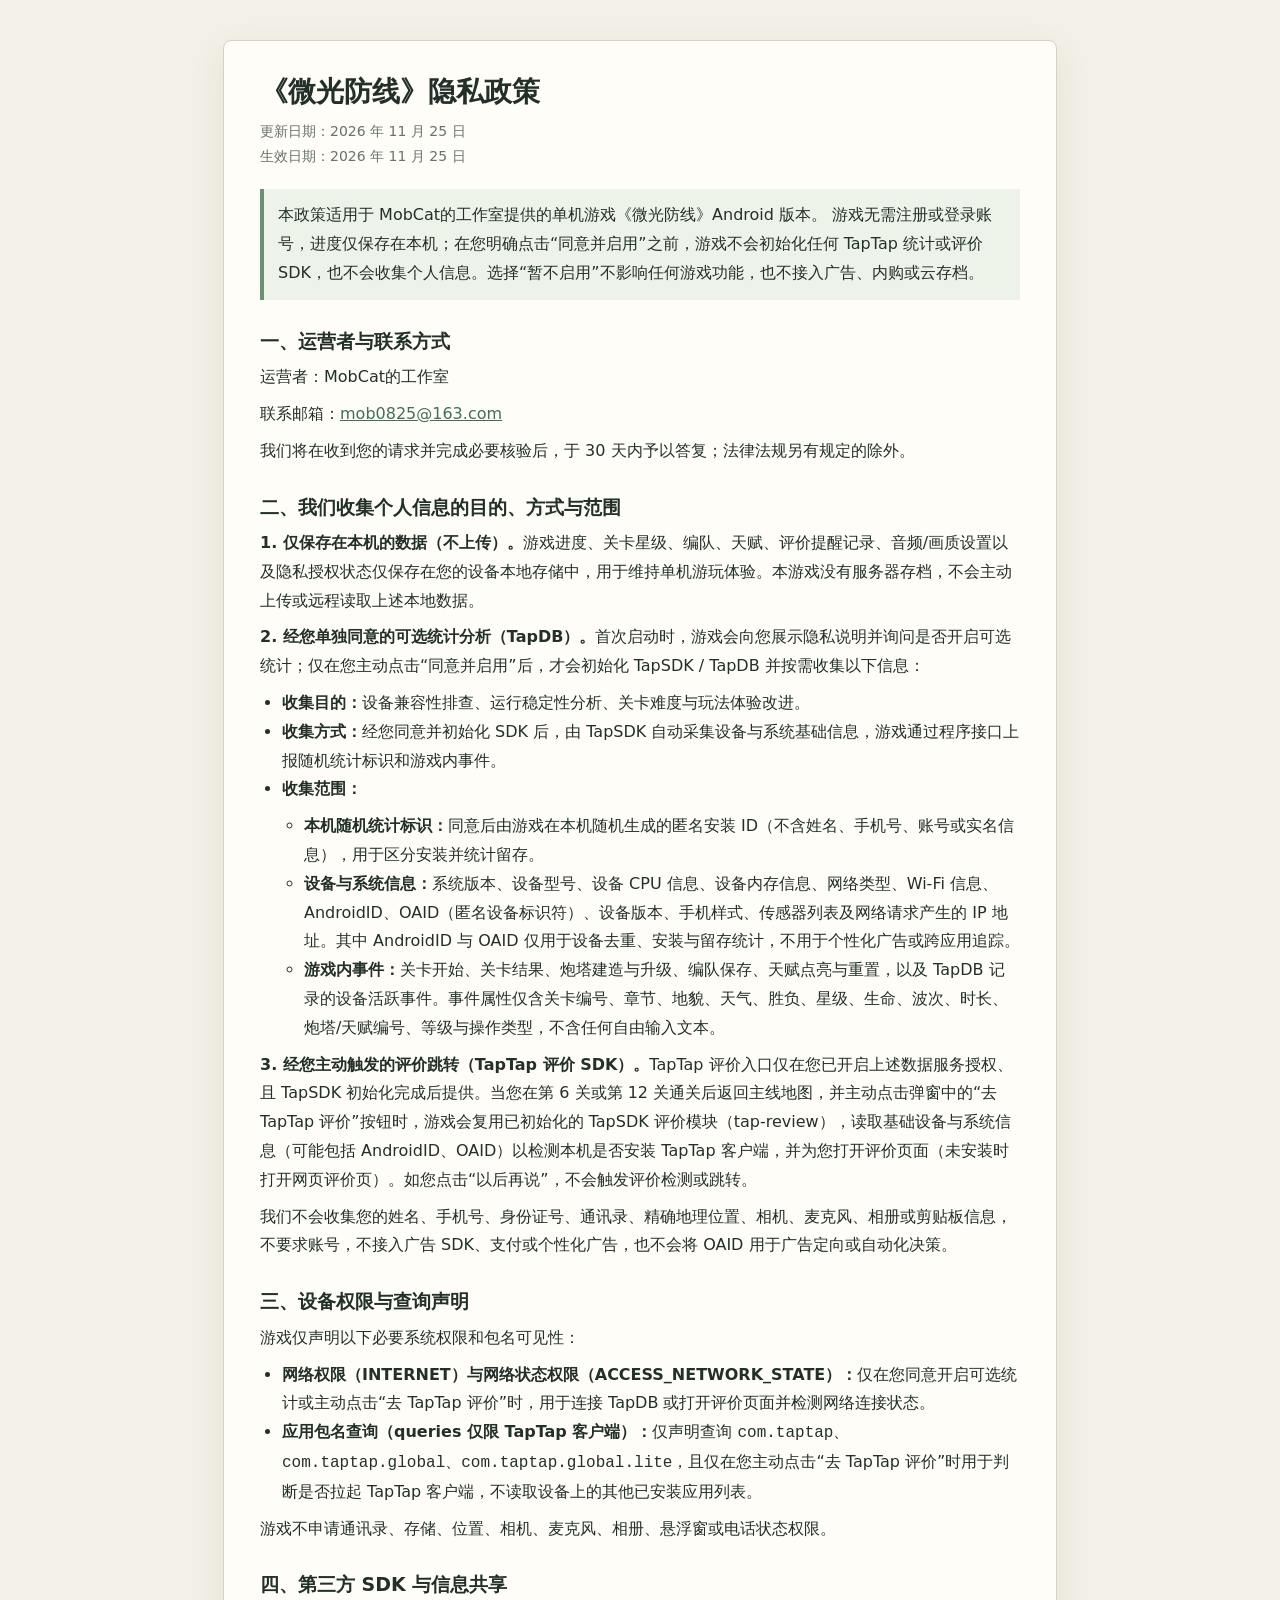
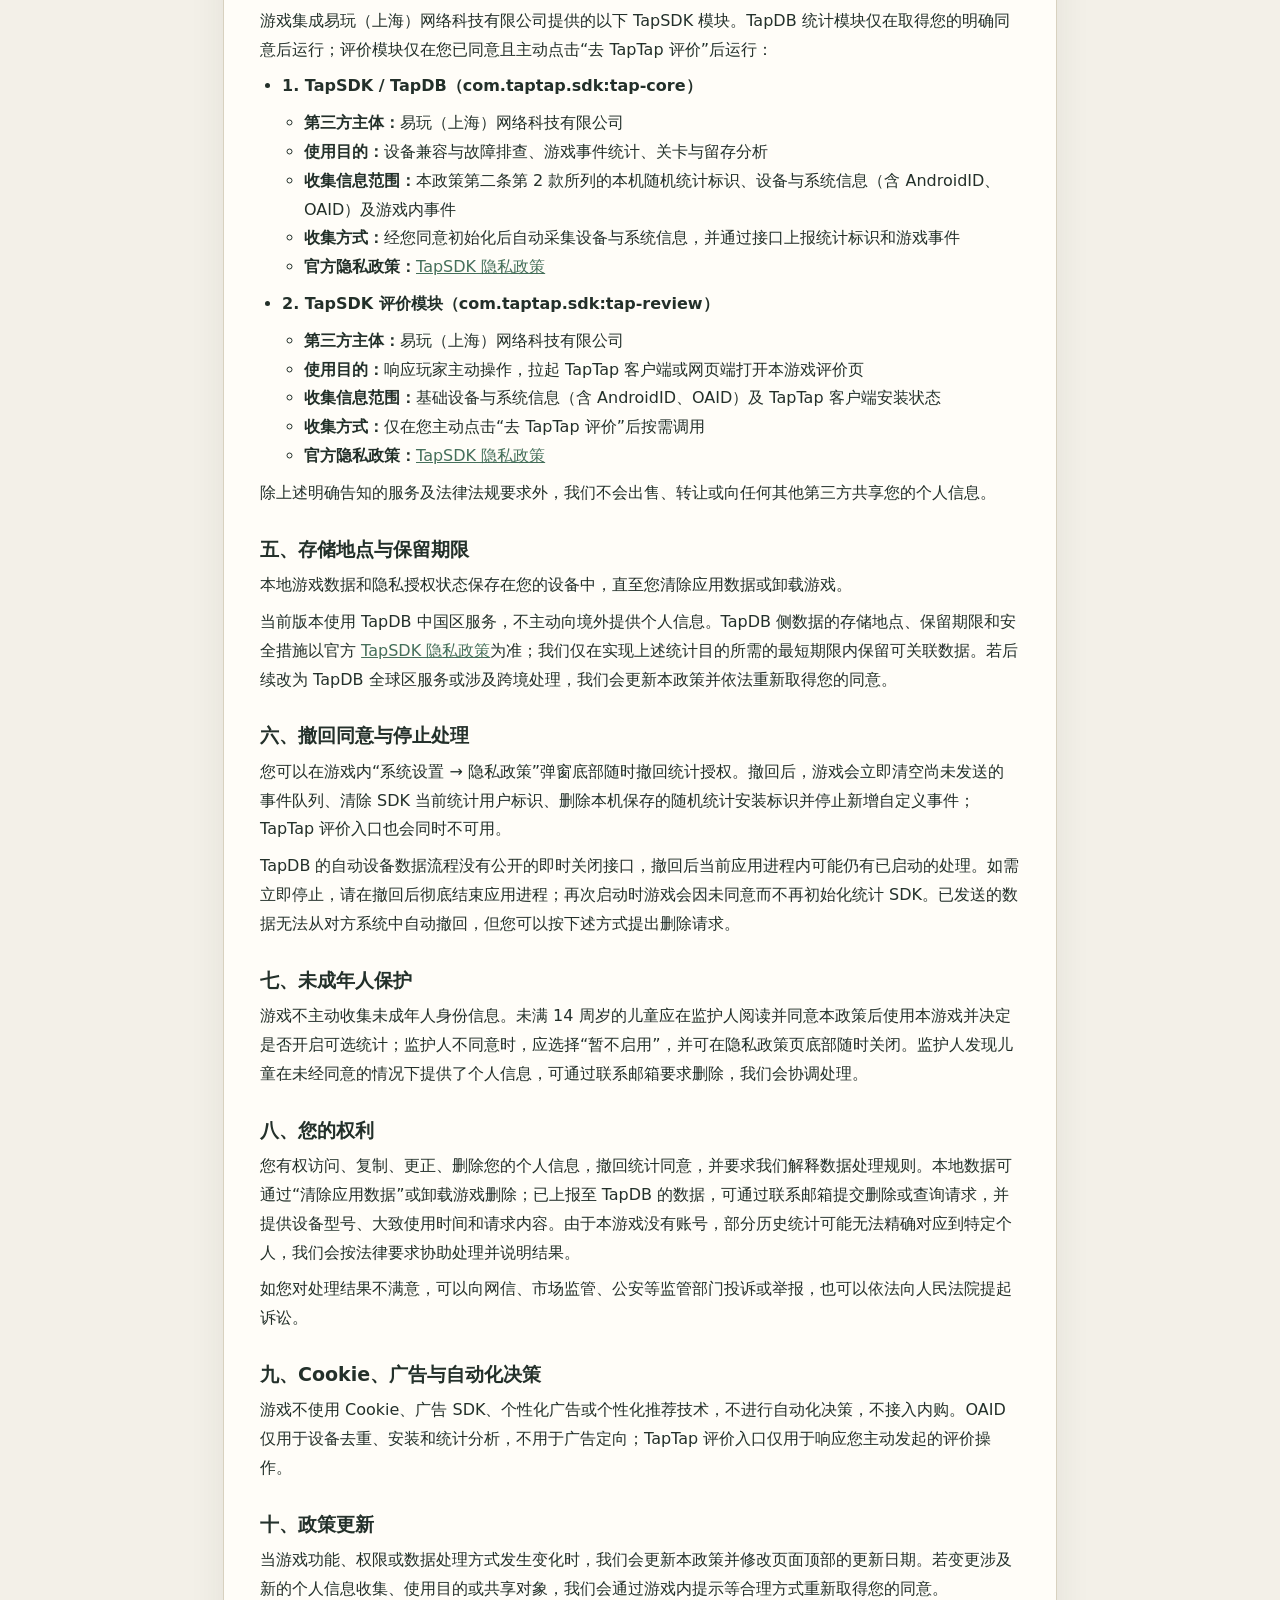
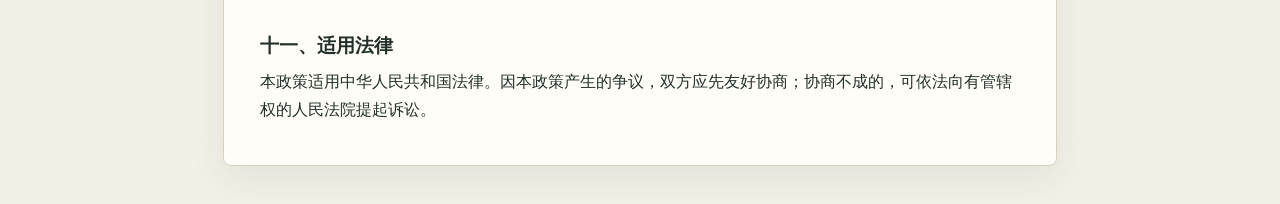
==== privacy-policy.html @ dcfd7cd8 "Deploy Glimmer Defense static official website" ====
<!doctype html>
<html lang="zh-CN">
  <head>
    <meta charset="utf-8" />
    <meta name="viewport" content="width=device-width,initial-scale=1" />
    <title>《微光防线》隐私政策</title>
    <style>
      :root { color-scheme: light; }
      body {
        margin: 0;
        background: #f3f0e8;
        color: #23302a;
        font: 16px/1.8 "PingFang SC", "Microsoft YaHei", system-ui, sans-serif;
      }
      main {
        width: min(760px, calc(100% - 40px));
        margin: 40px auto;
        padding: 32px 36px;
        background: #fffdf8;
        border: 1px solid #d8d1bf;
        border-radius: 8px;
        box-shadow: 0 12px 36px #23302a14;
      }
      h1 { margin: 0 0 8px; font-size: 28px; line-height: 1.35; }
      h2 { margin: 28px 0 8px; font-size: 19px; line-height: 1.45; }
      p, ul { margin: 8px 0; }
      ul { padding-left: 22px; }
      .meta { color: #67736c; font-size: 14px; }
      .note {
        margin: 20px 0;
        padding: 12px 14px;
        background: #eef3ea;
        border-left: 4px solid #6f8f72;
      }
      a { color: #456f5a; }
      @media (max-width: 560px) {
        main { margin: 16px auto; padding: 22px 18px; width: calc(100% - 24px); }
        h1 { font-size: 23px; }
      }
    </style>
  </head>
  <body>
    <main>
      <h1>《微光防线》隐私政策</h1>
      <p class="meta">更新日期：2026 年 11 月 25 日<br />生效日期：2026 年 11 月 25 日</p>

      <div class="note">
        本政策适用于 MobCat的工作室提供的单机游戏《微光防线》Android 版本。
        游戏无需注册或登录账号，进度仅保存在本机；在您明确点击“同意并启用”之前，游戏不会初始化任何 TapTap 统计或评价 SDK，也不会收集个人信息。选择“暂不启用”不影响任何游戏功能，也不接入广告、内购或云存档。
      </div>

      <h2>一、运营者与联系方式</h2>
      <p>运营者：MobCat的工作室</p>
      <p>联系邮箱：<a href="mailto:mob0825@163.com">mob0825@163.com</a></p>
      <p>我们将在收到您的请求并完成必要核验后，于 30 天内予以答复；法律法规另有规定的除外。</p>

      <h2>二、我们收集个人信息的目的、方式与范围</h2>
      <p><strong>1. 仅保存在本机的数据（不上传）。</strong>游戏进度、关卡星级、编队、天赋、评价提醒记录、音频/画质设置以及隐私授权状态仅保存在您的设备本地存储中，用于维持单机游玩体验。本游戏没有服务器存档，不会主动上传或远程读取上述本地数据。</p>
      <p><strong>2. 经您单独同意的可选统计分析（TapDB）。</strong>首次启动时，游戏会向您展示隐私说明并询问是否开启可选统计；仅在您主动点击“同意并启用”后，才会初始化 TapSDK / TapDB 并按需收集以下信息：</p>
      <ul>
        <li><strong>收集目的：</strong>设备兼容性排查、运行稳定性分析、关卡难度与玩法体验改进。</li>
        <li><strong>收集方式：</strong>经您同意并初始化 SDK 后，由 TapSDK 自动采集设备与系统基础信息，游戏通过程序接口上报随机统计标识和游戏内事件。</li>
        <li><strong>收集范围：</strong>
          <ul>
            <li><strong>本机随机统计标识：</strong>同意后由游戏在本机随机生成的匿名安装 ID（不含姓名、手机号、账号或实名信息），用于区分安装并统计留存。</li>
            <li><strong>设备与系统信息：</strong>系统版本、设备型号、设备 CPU 信息、设备内存信息、网络类型、Wi-Fi 信息、AndroidID、OAID（匿名设备标识符）、设备版本、手机样式、传感器列表及网络请求产生的 IP 地址。其中 AndroidID 与 OAID 仅用于设备去重、安装与留存统计，不用于个性化广告或跨应用追踪。</li>
            <li><strong>游戏内事件：</strong>关卡开始、关卡结果、炮塔建造与升级、编队保存、天赋点亮与重置，以及 TapDB 记录的设备活跃事件。事件属性仅含关卡编号、章节、地貌、天气、胜负、星级、生命、波次、时长、炮塔/天赋编号、等级与操作类型，不含任何自由输入文本。</li>
          </ul>
        </li>
      </ul>
      <p><strong>3. 经您主动触发的评价跳转（TapTap 评价 SDK）。</strong>TapTap 评价入口仅在您已开启上述数据服务授权、且 TapSDK 初始化完成后提供。当您在第 6 关或第 12 关通关后返回主线地图，并主动点击弹窗中的“去 TapTap 评价”按钮时，游戏会复用已初始化的 TapSDK 评价模块（tap-review），读取基础设备与系统信息（可能包括 AndroidID、OAID）以检测本机是否安装 TapTap 客户端，并为您打开评价页面（未安装时打开网页评价页）。如您点击“以后再说”，不会触发评价检测或跳转。</p>
      <p>我们不会收集您的姓名、手机号、身份证号、通讯录、精确地理位置、相机、麦克风、相册或剪贴板信息，不要求账号，不接入广告 SDK、支付或个性化广告，也不会将 OAID 用于广告定向或自动化决策。</p>

      <h2>三、设备权限与查询声明</h2>
      <p>游戏仅声明以下必要系统权限和包名可见性：</p>
      <ul>
        <li><strong>网络权限（INTERNET）与网络状态权限（ACCESS_NETWORK_STATE）：</strong>仅在您同意开启可选统计或主动点击“去 TapTap 评价”时，用于连接 TapDB 或打开评价页面并检测网络连接状态。</li>
        <li><strong>应用包名查询（queries 仅限 TapTap 客户端）：</strong>仅声明查询 <code>com.taptap</code>、<code>com.taptap.global</code>、<code>com.taptap.global.lite</code>，且仅在您主动点击“去 TapTap 评价”时用于判断是否拉起 TapTap 客户端，不读取设备上的其他已安装应用列表。</li>
      </ul>
      <p>游戏不申请通讯录、存储、位置、相机、麦克风、相册、悬浮窗或电话状态权限。</p>

      <h2>四、第三方 SDK 与信息共享</h2>
      <p>游戏集成易玩（上海）网络科技有限公司提供的以下 TapSDK 模块。TapDB 统计模块仅在取得您的明确同意后运行；评价模块仅在您已同意且主动点击“去 TapTap 评价”后运行：</p>
      <ul>
        <li><strong>1. TapSDK / TapDB（com.taptap.sdk:tap-core）</strong>
          <ul>
            <li><strong>第三方主体：</strong>易玩（上海）网络科技有限公司</li>
            <li><strong>使用目的：</strong>设备兼容与故障排查、游戏事件统计、关卡与留存分析</li>
            <li><strong>收集信息范围：</strong>本政策第二条第 2 款所列的本机随机统计标识、设备与系统信息（含 AndroidID、OAID）及游戏内事件</li>
            <li><strong>收集方式：</strong>经您同意初始化后自动采集设备与系统信息，并通过接口上报统计标识和游戏事件</li>
            <li><strong>官方隐私政策：</strong><a href="https://developer.taptap.cn/docs/sdk/start/agreement/" target="_blank" rel="noopener noreferrer">TapSDK 隐私政策</a></li>
          </ul>
        </li>
        <li><strong>2. TapSDK 评价模块（com.taptap.sdk:tap-review）</strong>
          <ul>
            <li><strong>第三方主体：</strong>易玩（上海）网络科技有限公司</li>
            <li><strong>使用目的：</strong>响应玩家主动操作，拉起 TapTap 客户端或网页端打开本游戏评价页</li>
            <li><strong>收集信息范围：</strong>基础设备与系统信息（含 AndroidID、OAID）及 TapTap 客户端安装状态</li>
            <li><strong>收集方式：</strong>仅在您主动点击“去 TapTap 评价”后按需调用</li>
            <li><strong>官方隐私政策：</strong><a href="https://developer.taptap.cn/docs/sdk/start/agreement/" target="_blank" rel="noopener noreferrer">TapSDK 隐私政策</a></li>
          </ul>
        </li>
      </ul>
      <p>除上述明确告知的服务及法律法规要求外，我们不会出售、转让或向任何其他第三方共享您的个人信息。</p>

      <h2>五、存储地点与保留期限</h2>
      <p>本地游戏数据和隐私授权状态保存在您的设备中，直至您清除应用数据或卸载游戏。</p>
      <p>当前版本使用 TapDB 中国区服务，不主动向境外提供个人信息。TapDB 侧数据的存储地点、保留期限和安全措施以官方 <a href="https://developer.taptap.cn/docs/sdk/start/agreement/" target="_blank" rel="noopener noreferrer">TapSDK 隐私政策</a>为准；我们仅在实现上述统计目的所需的最短期限内保留可关联数据。若后续改为 TapDB 全球区服务或涉及跨境处理，我们会更新本政策并依法重新取得您的同意。</p>

      <h2>六、撤回同意与停止处理</h2>
      <p>您可以在游戏内“系统设置 → 隐私政策”弹窗底部随时撤回统计授权。撤回后，游戏会立即清空尚未发送的事件队列、清除 SDK 当前统计用户标识、删除本机保存的随机统计安装标识并停止新增自定义事件；TapTap 评价入口也会同时不可用。</p>
      <p>TapDB 的自动设备数据流程没有公开的即时关闭接口，撤回后当前应用进程内可能仍有已启动的处理。如需立即停止，请在撤回后彻底结束应用进程；再次启动时游戏会因未同意而不再初始化统计 SDK。已发送的数据无法从对方系统中自动撤回，但您可以按下述方式提出删除请求。</p>

      <h2>七、未成年人保护</h2>
      <p>游戏不主动收集未成年人身份信息。未满 14 周岁的儿童应在监护人阅读并同意本政策后使用本游戏并决定是否开启可选统计；监护人不同意时，应选择“暂不启用”，并可在隐私政策页底部随时关闭。监护人发现儿童在未经同意的情况下提供了个人信息，可通过联系邮箱要求删除，我们会协调处理。</p>

      <h2>八、您的权利</h2>
      <p>您有权访问、复制、更正、删除您的个人信息，撤回统计同意，并要求我们解释数据处理规则。本地数据可通过“清除应用数据”或卸载游戏删除；已上报至 TapDB 的数据，可通过联系邮箱提交删除或查询请求，并提供设备型号、大致使用时间和请求内容。由于本游戏没有账号，部分历史统计可能无法精确对应到特定个人，我们会按法律要求协助处理并说明结果。</p>
      <p>如您对处理结果不满意，可以向网信、市场监管、公安等监管部门投诉或举报，也可以依法向人民法院提起诉讼。</p>

      <h2>九、Cookie、广告与自动化决策</h2>
      <p>游戏不使用 Cookie、广告 SDK、个性化广告或个性化推荐技术，不进行自动化决策，不接入内购。OAID 仅用于设备去重、安装和统计分析，不用于广告定向；TapTap 评价入口仅用于响应您主动发起的评价操作。</p>

      <h2>十、政策更新</h2>
      <p>当游戏功能、权限或数据处理方式发生变化时，我们会更新本政策并修改页面顶部的更新日期。若变更涉及新的个人信息收集、使用目的或共享对象，我们会通过游戏内提示等合理方式重新取得您的同意。</p>

      <h2>十一、适用法律</h2>
      <p>本政策适用中华人民共和国法律。因本政策产生的争议，双方应先友好协商；协商不成的，可依法向有管辖权的人民法院提起诉讼。</p>
    </main>
  </body>
</html>
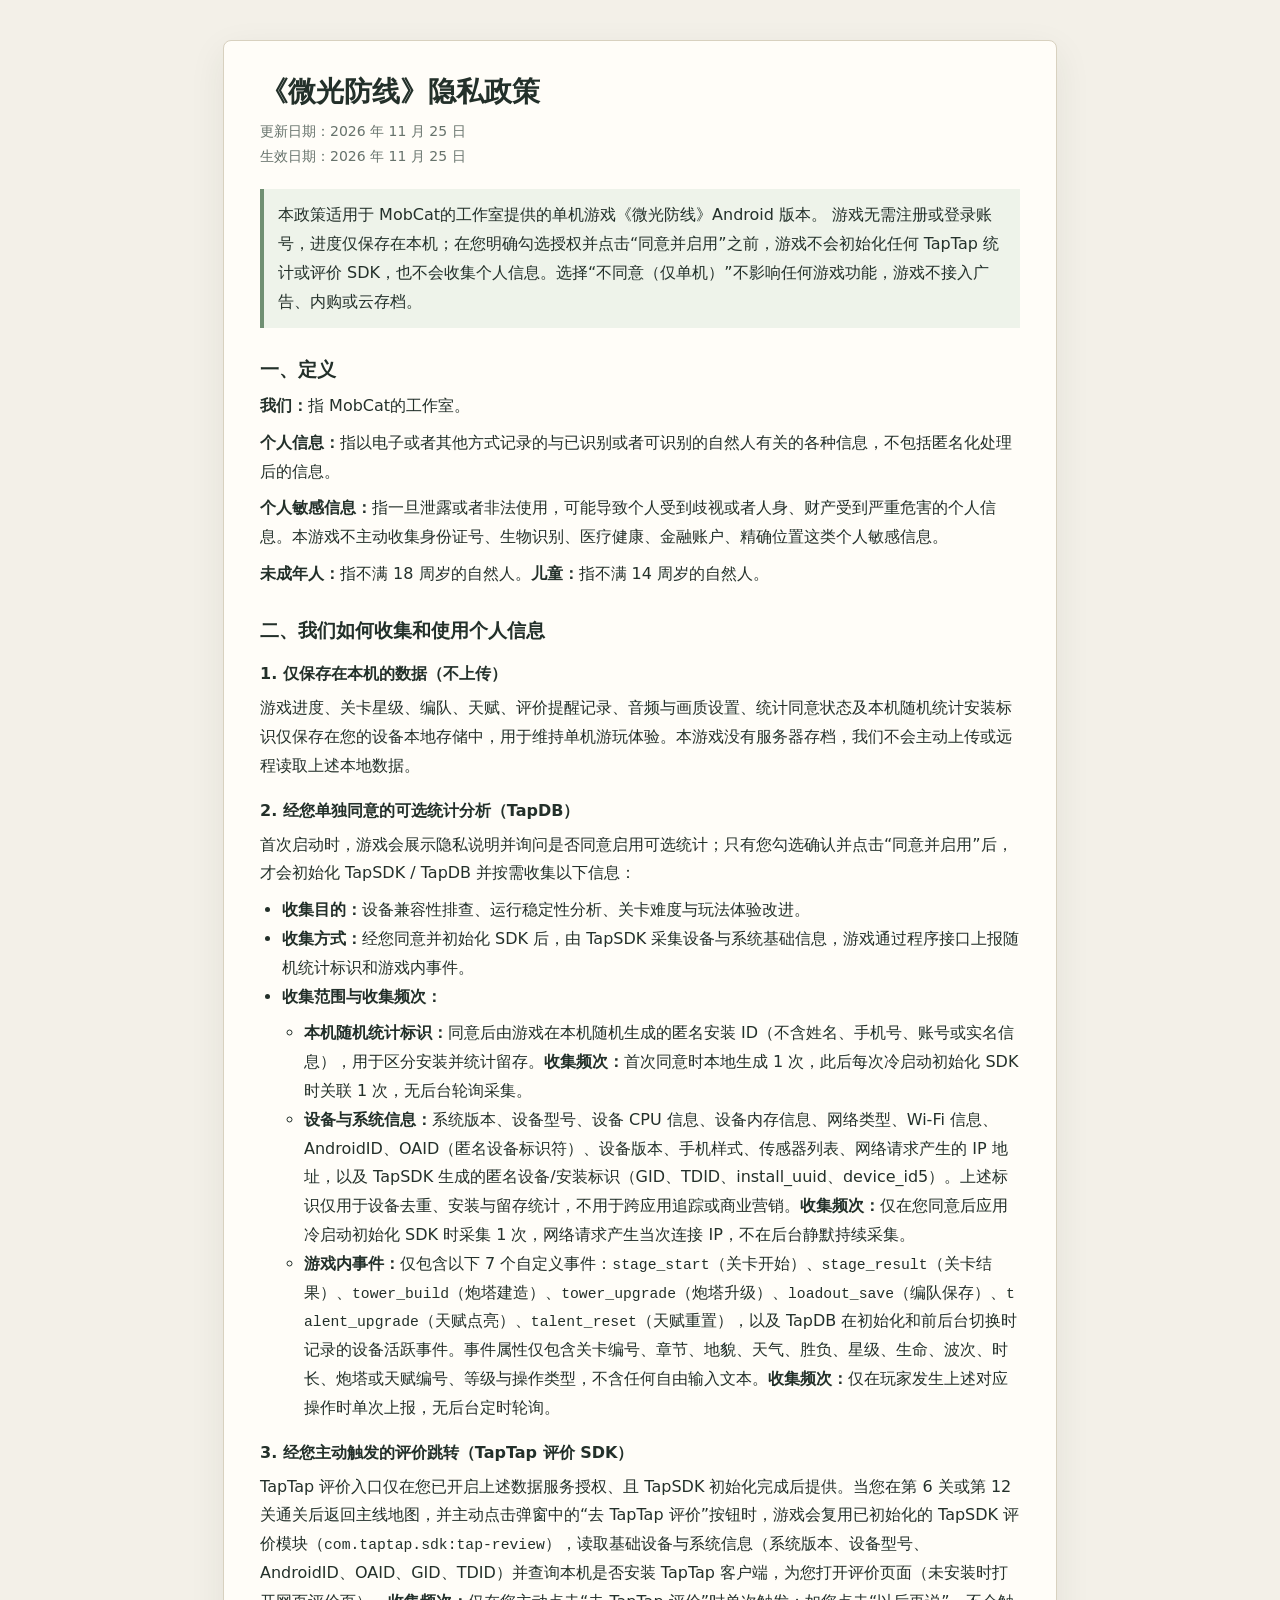
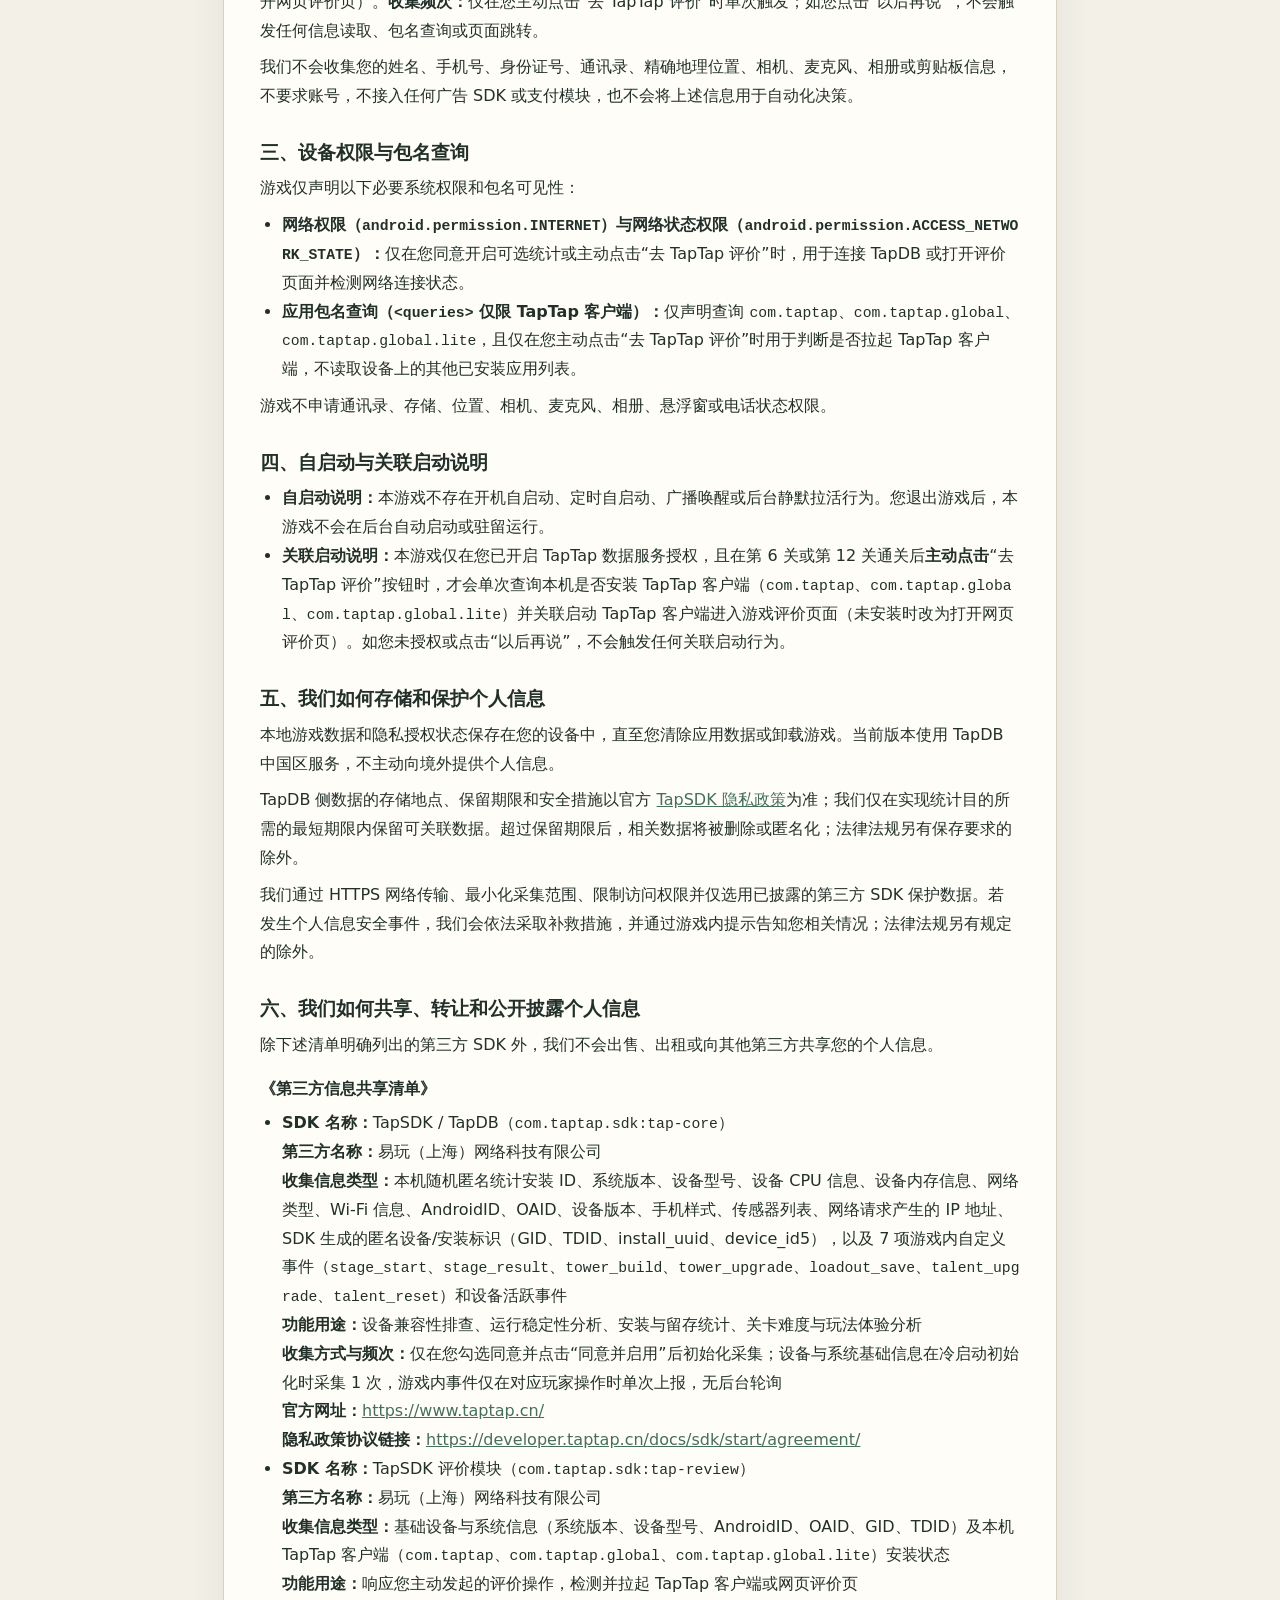
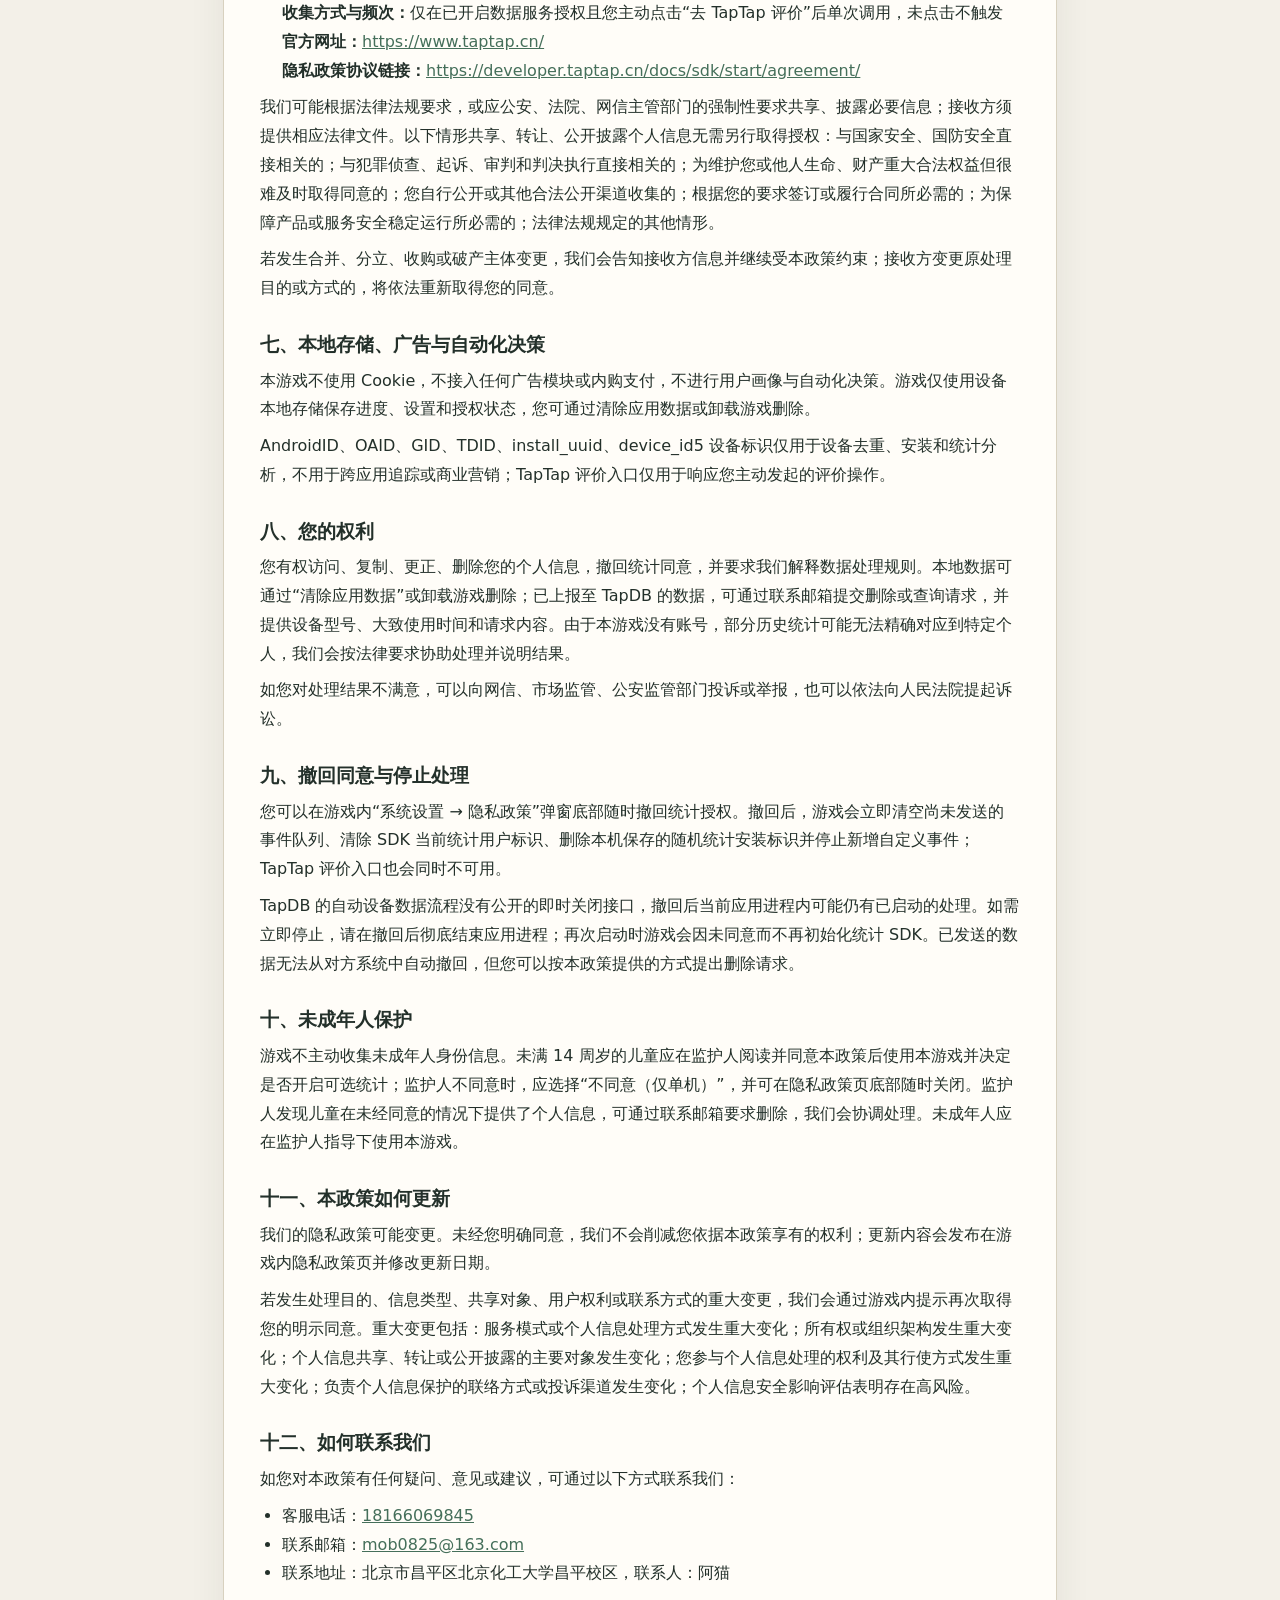
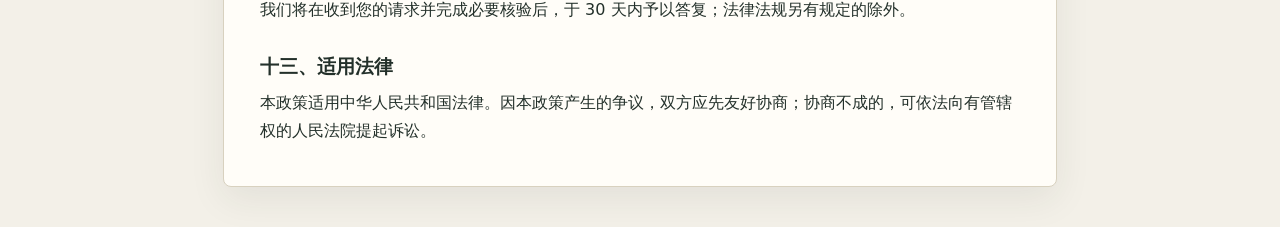
==== commit 73bf0eb0: "Update privacy policy for TapTap V3.0 compliance" ====
--- a/privacy-policy.html
+++ b/privacy-policy.html
@@ -23,8 +23,10 @@
       }
       h1 { margin: 0 0 8px; font-size: 28px; line-height: 1.35; }
       h2 { margin: 28px 0 8px; font-size: 19px; line-height: 1.45; }
+      h3 { margin: 18px 0 6px; font-size: 16px; line-height: 1.5; }
       p, ul { margin: 8px 0; }
       ul { padding-left: 22px; }
+      code { font-size: 0.92em; word-break: break-all; }
       .meta { color: #67736c; font-size: 14px; }
       .note {
         margin: 20px 0;
@@ -32,7 +34,7 @@
         background: #eef3ea;
         border-left: 4px solid #6f8f72;
       }
-      a { color: #456f5a; }
+      a { color: #456f5a; word-break: break-all; }
       @media (max-width: 560px) {
         main { margin: 16px auto; padding: 22px 18px; width: calc(100% - 24px); }
         h1 { font-size: 23px; }
@@ -46,85 +48,111 @@
 
       <div class="note">
         本政策适用于 MobCat的工作室提供的单机游戏《微光防线》Android 版本。
-        游戏无需注册或登录账号，进度仅保存在本机；在您明确点击“同意并启用”之前，游戏不会初始化任何 TapTap 统计或评价 SDK，也不会收集个人信息。选择“暂不启用”不影响任何游戏功能，也不接入广告、内购或云存档。
+        游戏无需注册或登录账号，进度仅保存在本机；在您明确勾选授权并点击“同意并启用”之前，游戏不会初始化任何 TapTap 统计或评价 SDK，也不会收集个人信息。选择“不同意（仅单机）”不影响任何游戏功能，游戏不接入广告、内购或云存档。
       </div>
 
-      <h2>一、运营者与联系方式</h2>
-      <p>运营者：MobCat的工作室</p>
-      <p>联系邮箱：<a href="mailto:mob0825@163.com">mob0825@163.com</a></p>
-      <p>我们将在收到您的请求并完成必要核验后，于 30 天内予以答复；法律法规另有规定的除外。</p>
+      <h2>一、定义</h2>
+      <p><strong>我们：</strong>指 MobCat的工作室。</p>
+      <p><strong>个人信息：</strong>指以电子或者其他方式记录的与已识别或者可识别的自然人有关的各种信息，不包括匿名化处理后的信息。</p>
+      <p><strong>个人敏感信息：</strong>指一旦泄露或者非法使用，可能导致个人受到歧视或者人身、财产受到严重危害的个人信息。本游戏不主动收集身份证号、生物识别、医疗健康、金融账户、精确位置这类个人敏感信息。</p>
+      <p><strong>未成年人：</strong>指不满 18 周岁的自然人。<strong>儿童：</strong>指不满 14 周岁的自然人。</p>
 
-      <h2>二、我们收集个人信息的目的、方式与范围</h2>
-      <p><strong>1. 仅保存在本机的数据（不上传）。</strong>游戏进度、关卡星级、编队、天赋、评价提醒记录、音频/画质设置以及隐私授权状态仅保存在您的设备本地存储中，用于维持单机游玩体验。本游戏没有服务器存档，不会主动上传或远程读取上述本地数据。</p>
-      <p><strong>2. 经您单独同意的可选统计分析（TapDB）。</strong>首次启动时，游戏会向您展示隐私说明并询问是否开启可选统计；仅在您主动点击“同意并启用”后，才会初始化 TapSDK / TapDB 并按需收集以下信息：</p>
+      <h2>二、我们如何收集和使用个人信息</h2>
+      <h3>1. 仅保存在本机的数据（不上传）</h3>
+      <p>游戏进度、关卡星级、编队、天赋、评价提醒记录、音频与画质设置、统计同意状态及本机随机统计安装标识仅保存在您的设备本地存储中，用于维持单机游玩体验。本游戏没有服务器存档，我们不会主动上传或远程读取上述本地数据。</p>
+
+      <h3>2. 经您单独同意的可选统计分析（TapDB）</h3>
+      <p>首次启动时，游戏会展示隐私说明并询问是否同意启用可选统计；只有您勾选确认并点击“同意并启用”后，才会初始化 TapSDK / TapDB 并按需收集以下信息：</p>
       <ul>
         <li><strong>收集目的：</strong>设备兼容性排查、运行稳定性分析、关卡难度与玩法体验改进。</li>
-        <li><strong>收集方式：</strong>经您同意并初始化 SDK 后，由 TapSDK 自动采集设备与系统基础信息，游戏通过程序接口上报随机统计标识和游戏内事件。</li>
-        <li><strong>收集范围：</strong>
+        <li><strong>收集方式：</strong>经您同意并初始化 SDK 后，由 TapSDK 采集设备与系统基础信息，游戏通过程序接口上报随机统计标识和游戏内事件。</li>
+        <li><strong>收集范围与收集频次：</strong>
           <ul>
-            <li><strong>本机随机统计标识：</strong>同意后由游戏在本机随机生成的匿名安装 ID（不含姓名、手机号、账号或实名信息），用于区分安装并统计留存。</li>
-            <li><strong>设备与系统信息：</strong>系统版本、设备型号、设备 CPU 信息、设备内存信息、网络类型、Wi-Fi 信息、AndroidID、OAID（匿名设备标识符）、设备版本、手机样式、传感器列表及网络请求产生的 IP 地址。其中 AndroidID 与 OAID 仅用于设备去重、安装与留存统计，不用于个性化广告或跨应用追踪。</li>
-            <li><strong>游戏内事件：</strong>关卡开始、关卡结果、炮塔建造与升级、编队保存、天赋点亮与重置，以及 TapDB 记录的设备活跃事件。事件属性仅含关卡编号、章节、地貌、天气、胜负、星级、生命、波次、时长、炮塔/天赋编号、等级与操作类型，不含任何自由输入文本。</li>
+            <li><strong>本机随机统计标识：</strong>同意后由游戏在本机随机生成的匿名安装 ID（不含姓名、手机号、账号或实名信息），用于区分安装并统计留存。<strong>收集频次：</strong>首次同意时本地生成 1 次，此后每次冷启动初始化 SDK 时关联 1 次，无后台轮询采集。</li>
+            <li><strong>设备与系统信息：</strong>系统版本、设备型号、设备 CPU 信息、设备内存信息、网络类型、Wi-Fi 信息、AndroidID、OAID（匿名设备标识符）、设备版本、手机样式、传感器列表、网络请求产生的 IP 地址，以及 TapSDK 生成的匿名设备/安装标识（GID、TDID、install_uuid、device_id5）。上述标识仅用于设备去重、安装与留存统计，不用于跨应用追踪或商业营销。<strong>收集频次：</strong>仅在您同意后应用冷启动初始化 SDK 时采集 1 次，网络请求产生当次连接 IP，不在后台静默持续采集。</li>
+            <li><strong>游戏内事件：</strong>仅包含以下 7 个自定义事件：<code>stage_start</code>（关卡开始）、<code>stage_result</code>（关卡结果）、<code>tower_build</code>（炮塔建造）、<code>tower_upgrade</code>（炮塔升级）、<code>loadout_save</code>（编队保存）、<code>talent_upgrade</code>（天赋点亮）、<code>talent_reset</code>（天赋重置），以及 TapDB 在初始化和前后台切换时记录的设备活跃事件。事件属性仅包含关卡编号、章节、地貌、天气、胜负、星级、生命、波次、时长、炮塔或天赋编号、等级与操作类型，不含任何自由输入文本。<strong>收集频次：</strong>仅在玩家发生上述对应操作时单次上报，无后台定时轮询。</li>
           </ul>
         </li>
       </ul>
-      <p><strong>3. 经您主动触发的评价跳转（TapTap 评价 SDK）。</strong>TapTap 评价入口仅在您已开启上述数据服务授权、且 TapSDK 初始化完成后提供。当您在第 6 关或第 12 关通关后返回主线地图，并主动点击弹窗中的“去 TapTap 评价”按钮时，游戏会复用已初始化的 TapSDK 评价模块（tap-review），读取基础设备与系统信息（可能包括 AndroidID、OAID）以检测本机是否安装 TapTap 客户端，并为您打开评价页面（未安装时打开网页评价页）。如您点击“以后再说”，不会触发评价检测或跳转。</p>
-      <p>我们不会收集您的姓名、手机号、身份证号、通讯录、精确地理位置、相机、麦克风、相册或剪贴板信息，不要求账号，不接入广告 SDK、支付或个性化广告，也不会将 OAID 用于广告定向或自动化决策。</p>
 
-      <h2>三、设备权限与查询声明</h2>
+      <h3>3. 经您主动触发的评价跳转（TapTap 评价 SDK）</h3>
+      <p>TapTap 评价入口仅在您已开启上述数据服务授权、且 TapSDK 初始化完成后提供。当您在第 6 关或第 12 关通关后返回主线地图，并主动点击弹窗中的“去 TapTap 评价”按钮时，游戏会复用已初始化的 TapSDK 评价模块（<code>com.taptap.sdk:tap-review</code>），读取基础设备与系统信息（系统版本、设备型号、AndroidID、OAID、GID、TDID）并查询本机是否安装 TapTap 客户端，为您打开评价页面（未安装时打开网页评价页）。<strong>收集频次：</strong>仅在您主动点击“去 TapTap 评价”时单次触发；如您点击“以后再说”，不会触发任何信息读取、包名查询或页面跳转。</p>
+      <p>我们不会收集您的姓名、手机号、身份证号、通讯录、精确地理位置、相机、麦克风、相册或剪贴板信息，不要求账号，不接入任何广告 SDK 或支付模块，也不会将上述信息用于自动化决策。</p>
+
+      <h2>三、设备权限与包名查询</h2>
       <p>游戏仅声明以下必要系统权限和包名可见性：</p>
       <ul>
-        <li><strong>网络权限（INTERNET）与网络状态权限（ACCESS_NETWORK_STATE）：</strong>仅在您同意开启可选统计或主动点击“去 TapTap 评价”时，用于连接 TapDB 或打开评价页面并检测网络连接状态。</li>
-        <li><strong>应用包名查询（queries 仅限 TapTap 客户端）：</strong>仅声明查询 <code>com.taptap</code>、<code>com.taptap.global</code>、<code>com.taptap.global.lite</code>，且仅在您主动点击“去 TapTap 评价”时用于判断是否拉起 TapTap 客户端，不读取设备上的其他已安装应用列表。</li>
+        <li><strong>网络权限（<code>android.permission.INTERNET</code>）与网络状态权限（<code>android.permission.ACCESS_NETWORK_STATE</code>）：</strong>仅在您同意开启可选统计或主动点击“去 TapTap 评价”时，用于连接 TapDB 或打开评价页面并检测网络连接状态。</li>
+        <li><strong>应用包名查询（<code>&lt;queries&gt;</code> 仅限 TapTap 客户端）：</strong>仅声明查询 <code>com.taptap</code>、<code>com.taptap.global</code>、<code>com.taptap.global.lite</code>，且仅在您主动点击“去 TapTap 评价”时用于判断是否拉起 TapTap 客户端，不读取设备上的其他已安装应用列表。</li>
       </ul>
       <p>游戏不申请通讯录、存储、位置、相机、麦克风、相册、悬浮窗或电话状态权限。</p>
 
-      <h2>四、第三方 SDK 与信息共享</h2>
-      <p>游戏集成易玩（上海）网络科技有限公司提供的以下 TapSDK 模块。TapDB 统计模块仅在取得您的明确同意后运行；评价模块仅在您已同意且主动点击“去 TapTap 评价”后运行：</p>
+      <h2>四、自启动与关联启动说明</h2>
       <ul>
-        <li><strong>1. TapSDK / TapDB（com.taptap.sdk:tap-core）</strong>
-          <ul>
-            <li><strong>第三方主体：</strong>易玩（上海）网络科技有限公司</li>
-            <li><strong>使用目的：</strong>设备兼容与故障排查、游戏事件统计、关卡与留存分析</li>
-            <li><strong>收集信息范围：</strong>本政策第二条第 2 款所列的本机随机统计标识、设备与系统信息（含 AndroidID、OAID）及游戏内事件</li>
-            <li><strong>收集方式：</strong>经您同意初始化后自动采集设备与系统信息，并通过接口上报统计标识和游戏事件</li>
-            <li><strong>官方隐私政策：</strong><a href="https://developer.taptap.cn/docs/sdk/start/agreement/" target="_blank" rel="noopener noreferrer">TapSDK 隐私政策</a></li>
-          </ul>
+        <li><strong>自启动说明：</strong>本游戏不存在开机自启动、定时自启动、广播唤醒或后台静默拉活行为。您退出游戏后，本游戏不会在后台自动启动或驻留运行。</li>
+        <li><strong>关联启动说明：</strong>本游戏仅在您已开启 TapTap 数据服务授权，且在第 6 关或第 12 关通关后<strong>主动点击</strong>“去 TapTap 评价”按钮时，才会单次查询本机是否安装 TapTap 客户端（<code>com.taptap</code>、<code>com.taptap.global</code>、<code>com.taptap.global.lite</code>）并关联启动 TapTap 客户端进入游戏评价页面（未安装时改为打开网页评价页）。如您未授权或点击“以后再说”，不会触发任何关联启动行为。</li>
+      </ul>
+
+      <h2>五、我们如何存储和保护个人信息</h2>
+      <p>本地游戏数据和隐私授权状态保存在您的设备中，直至您清除应用数据或卸载游戏。当前版本使用 TapDB 中国区服务，不主动向境外提供个人信息。</p>
+      <p>TapDB 侧数据的存储地点、保留期限和安全措施以官方 <a href="https://developer.taptap.cn/docs/sdk/start/agreement/" target="_blank" rel="noopener noreferrer">TapSDK 隐私政策</a>为准；我们仅在实现统计目的所需的最短期限内保留可关联数据。超过保留期限后，相关数据将被删除或匿名化；法律法规另有保存要求的除外。</p>
+      <p>我们通过 HTTPS 网络传输、最小化采集范围、限制访问权限并仅选用已披露的第三方 SDK 保护数据。若发生个人信息安全事件，我们会依法采取补救措施，并通过游戏内提示告知您相关情况；法律法规另有规定的除外。</p>
+
+      <h2>六、我们如何共享、转让和公开披露个人信息</h2>
+      <p>除下述清单明确列出的第三方 SDK 外，我们不会出售、出租或向其他第三方共享您的个人信息。</p>
+      <h3>《第三方信息共享清单》</h3>
+      <ul>
+        <li>
+          <strong>SDK 名称：</strong>TapSDK / TapDB（<code>com.taptap.sdk:tap-core</code>）<br />
+          <strong>第三方名称：</strong>易玩（上海）网络科技有限公司<br />
+          <strong>收集信息类型：</strong>本机随机匿名统计安装 ID、系统版本、设备型号、设备 CPU 信息、设备内存信息、网络类型、Wi-Fi 信息、AndroidID、OAID、设备版本、手机样式、传感器列表、网络请求产生的 IP 地址、SDK 生成的匿名设备/安装标识（GID、TDID、install_uuid、device_id5），以及 7 项游戏内自定义事件（<code>stage_start</code>、<code>stage_result</code>、<code>tower_build</code>、<code>tower_upgrade</code>、<code>loadout_save</code>、<code>talent_upgrade</code>、<code>talent_reset</code>）和设备活跃事件<br />
+          <strong>功能用途：</strong>设备兼容性排查、运行稳定性分析、安装与留存统计、关卡难度与玩法体验分析<br />
+          <strong>收集方式与频次：</strong>仅在您勾选同意并点击“同意并启用”后初始化采集；设备与系统基础信息在冷启动初始化时采集 1 次，游戏内事件仅在对应玩家操作时单次上报，无后台轮询<br />
+          <strong>官方网址：</strong><a href="https://www.taptap.cn/" target="_blank" rel="noopener noreferrer">https://www.taptap.cn/</a><br />
+          <strong>隐私政策协议链接：</strong><a href="https://developer.taptap.cn/docs/sdk/start/agreement/" target="_blank" rel="noopener noreferrer">https://developer.taptap.cn/docs/sdk/start/agreement/</a>
         </li>
-        <li><strong>2. TapSDK 评价模块（com.taptap.sdk:tap-review）</strong>
-          <ul>
-            <li><strong>第三方主体：</strong>易玩（上海）网络科技有限公司</li>
-            <li><strong>使用目的：</strong>响应玩家主动操作，拉起 TapTap 客户端或网页端打开本游戏评价页</li>
-            <li><strong>收集信息范围：</strong>基础设备与系统信息（含 AndroidID、OAID）及 TapTap 客户端安装状态</li>
-            <li><strong>收集方式：</strong>仅在您主动点击“去 TapTap 评价”后按需调用</li>
-            <li><strong>官方隐私政策：</strong><a href="https://developer.taptap.cn/docs/sdk/start/agreement/" target="_blank" rel="noopener noreferrer">TapSDK 隐私政策</a></li>
-          </ul>
+        <li>
+          <strong>SDK 名称：</strong>TapSDK 评价模块（<code>com.taptap.sdk:tap-review</code>）<br />
+          <strong>第三方名称：</strong>易玩（上海）网络科技有限公司<br />
+          <strong>收集信息类型：</strong>基础设备与系统信息（系统版本、设备型号、AndroidID、OAID、GID、TDID）及本机 TapTap 客户端（<code>com.taptap</code>、<code>com.taptap.global</code>、<code>com.taptap.global.lite</code>）安装状态<br />
+          <strong>功能用途：</strong>响应您主动发起的评价操作，检测并拉起 TapTap 客户端或网页评价页<br />
+          <strong>收集方式与频次：</strong>仅在已开启数据服务授权且您主动点击“去 TapTap 评价”后单次调用，未点击不触发<br />
+          <strong>官方网址：</strong><a href="https://www.taptap.cn/" target="_blank" rel="noopener noreferrer">https://www.taptap.cn/</a><br />
+          <strong>隐私政策协议链接：</strong><a href="https://developer.taptap.cn/docs/sdk/start/agreement/" target="_blank" rel="noopener noreferrer">https://developer.taptap.cn/docs/sdk/start/agreement/</a>
         </li>
       </ul>
-      <p>除上述明确告知的服务及法律法规要求外，我们不会出售、转让或向任何其他第三方共享您的个人信息。</p>
+      <p>我们可能根据法律法规要求，或应公安、法院、网信主管部门的强制性要求共享、披露必要信息；接收方须提供相应法律文件。以下情形共享、转让、公开披露个人信息无需另行取得授权：与国家安全、国防安全直接相关的；与犯罪侦查、起诉、审判和判决执行直接相关的；为维护您或他人生命、财产重大合法权益但很难及时取得同意的；您自行公开或其他合法公开渠道收集的；根据您的要求签订或履行合同所必需的；为保障产品或服务安全稳定运行所必需的；法律法规规定的其他情形。</p>
+      <p>若发生合并、分立、收购或破产主体变更，我们会告知接收方信息并继续受本政策约束；接收方变更原处理目的或方式的，将依法重新取得您的同意。</p>
 
-      <h2>五、存储地点与保留期限</h2>
-      <p>本地游戏数据和隐私授权状态保存在您的设备中，直至您清除应用数据或卸载游戏。</p>
-      <p>当前版本使用 TapDB 中国区服务，不主动向境外提供个人信息。TapDB 侧数据的存储地点、保留期限和安全措施以官方 <a href="https://developer.taptap.cn/docs/sdk/start/agreement/" target="_blank" rel="noopener noreferrer">TapSDK 隐私政策</a>为准；我们仅在实现上述统计目的所需的最短期限内保留可关联数据。若后续改为 TapDB 全球区服务或涉及跨境处理，我们会更新本政策并依法重新取得您的同意。</p>
-
-      <h2>六、撤回同意与停止处理</h2>
-      <p>您可以在游戏内“系统设置 → 隐私政策”弹窗底部随时撤回统计授权。撤回后，游戏会立即清空尚未发送的事件队列、清除 SDK 当前统计用户标识、删除本机保存的随机统计安装标识并停止新增自定义事件；TapTap 评价入口也会同时不可用。</p>
-      <p>TapDB 的自动设备数据流程没有公开的即时关闭接口，撤回后当前应用进程内可能仍有已启动的处理。如需立即停止，请在撤回后彻底结束应用进程；再次启动时游戏会因未同意而不再初始化统计 SDK。已发送的数据无法从对方系统中自动撤回，但您可以按下述方式提出删除请求。</p>
-
-      <h2>七、未成年人保护</h2>
-      <p>游戏不主动收集未成年人身份信息。未满 14 周岁的儿童应在监护人阅读并同意本政策后使用本游戏并决定是否开启可选统计；监护人不同意时，应选择“暂不启用”，并可在隐私政策页底部随时关闭。监护人发现儿童在未经同意的情况下提供了个人信息，可通过联系邮箱要求删除，我们会协调处理。</p>
+      <h2>七、本地存储、广告与自动化决策</h2>
+      <p>本游戏不使用 Cookie，不接入任何广告模块或内购支付，不进行用户画像与自动化决策。游戏仅使用设备本地存储保存进度、设置和授权状态，您可通过清除应用数据或卸载游戏删除。</p>
+      <p>AndroidID、OAID、GID、TDID、install_uuid、device_id5 设备标识仅用于设备去重、安装和统计分析，不用于跨应用追踪或商业营销；TapTap 评价入口仅用于响应您主动发起的评价操作。</p>
 
       <h2>八、您的权利</h2>
       <p>您有权访问、复制、更正、删除您的个人信息，撤回统计同意，并要求我们解释数据处理规则。本地数据可通过“清除应用数据”或卸载游戏删除；已上报至 TapDB 的数据，可通过联系邮箱提交删除或查询请求，并提供设备型号、大致使用时间和请求内容。由于本游戏没有账号，部分历史统计可能无法精确对应到特定个人，我们会按法律要求协助处理并说明结果。</p>
-      <p>如您对处理结果不满意，可以向网信、市场监管、公安等监管部门投诉或举报，也可以依法向人民法院提起诉讼。</p>
+      <p>如您对处理结果不满意，可以向网信、市场监管、公安监管部门投诉或举报，也可以依法向人民法院提起诉讼。</p>
 
-      <h2>九、Cookie、广告与自动化决策</h2>
-      <p>游戏不使用 Cookie、广告 SDK、个性化广告或个性化推荐技术，不进行自动化决策，不接入内购。OAID 仅用于设备去重、安装和统计分析，不用于广告定向；TapTap 评价入口仅用于响应您主动发起的评价操作。</p>
+      <h2>九、撤回同意与停止处理</h2>
+      <p>您可以在游戏内“系统设置 → 隐私政策”弹窗底部随时撤回统计授权。撤回后，游戏会立即清空尚未发送的事件队列、清除 SDK 当前统计用户标识、删除本机保存的随机统计安装标识并停止新增自定义事件；TapTap 评价入口也会同时不可用。</p>
+      <p>TapDB 的自动设备数据流程没有公开的即时关闭接口，撤回后当前应用进程内可能仍有已启动的处理。如需立即停止，请在撤回后彻底结束应用进程；再次启动时游戏会因未同意而不再初始化统计 SDK。已发送的数据无法从对方系统中自动撤回，但您可以按本政策提供的方式提出删除请求。</p>
 
-      <h2>十、政策更新</h2>
-      <p>当游戏功能、权限或数据处理方式发生变化时，我们会更新本政策并修改页面顶部的更新日期。若变更涉及新的个人信息收集、使用目的或共享对象，我们会通过游戏内提示等合理方式重新取得您的同意。</p>
+      <h2>十、未成年人保护</h2>
+      <p>游戏不主动收集未成年人身份信息。未满 14 周岁的儿童应在监护人阅读并同意本政策后使用本游戏并决定是否开启可选统计；监护人不同意时，应选择“不同意（仅单机）”，并可在隐私政策页底部随时关闭。监护人发现儿童在未经同意的情况下提供了个人信息，可通过联系邮箱要求删除，我们会协调处理。未成年人应在监护人指导下使用本游戏。</p>
 
-      <h2>十一、适用法律</h2>
+      <h2>十一、本政策如何更新</h2>
+      <p>我们的隐私政策可能变更。未经您明确同意，我们不会削减您依据本政策享有的权利；更新内容会发布在游戏内隐私政策页并修改更新日期。</p>
+      <p>若发生处理目的、信息类型、共享对象、用户权利或联系方式的重大变更，我们会通过游戏内提示再次取得您的明示同意。重大变更包括：服务模式或个人信息处理方式发生重大变化；所有权或组织架构发生重大变化；个人信息共享、转让或公开披露的主要对象发生变化；您参与个人信息处理的权利及其行使方式发生重大变化；负责个人信息保护的联络方式或投诉渠道发生变化；个人信息安全影响评估表明存在高风险。</p>
+
+      <h2>十二、如何联系我们</h2>
+      <p>如您对本政策有任何疑问、意见或建议，可通过以下方式联系我们：</p>
+      <ul>
+        <li>客服电话：<a href="tel:18166069845">18166069845</a></li>
+        <li>联系邮箱：<a href="mailto:mob0825@163.com">mob0825@163.com</a></li>
+        <li>联系地址：北京市昌平区北京化工大学昌平校区，联系人：阿猫</li>
+      </ul>
+      <p>我们将在收到您的请求并完成必要核验后，于 30 天内予以答复；法律法规另有规定的除外。</p>
+
+      <h2>十三、适用法律</h2>
       <p>本政策适用中华人民共和国法律。因本政策产生的争议，双方应先友好协商；协商不成的，可依法向有管辖权的人民法院提起诉讼。</p>
     </main>
   </body>
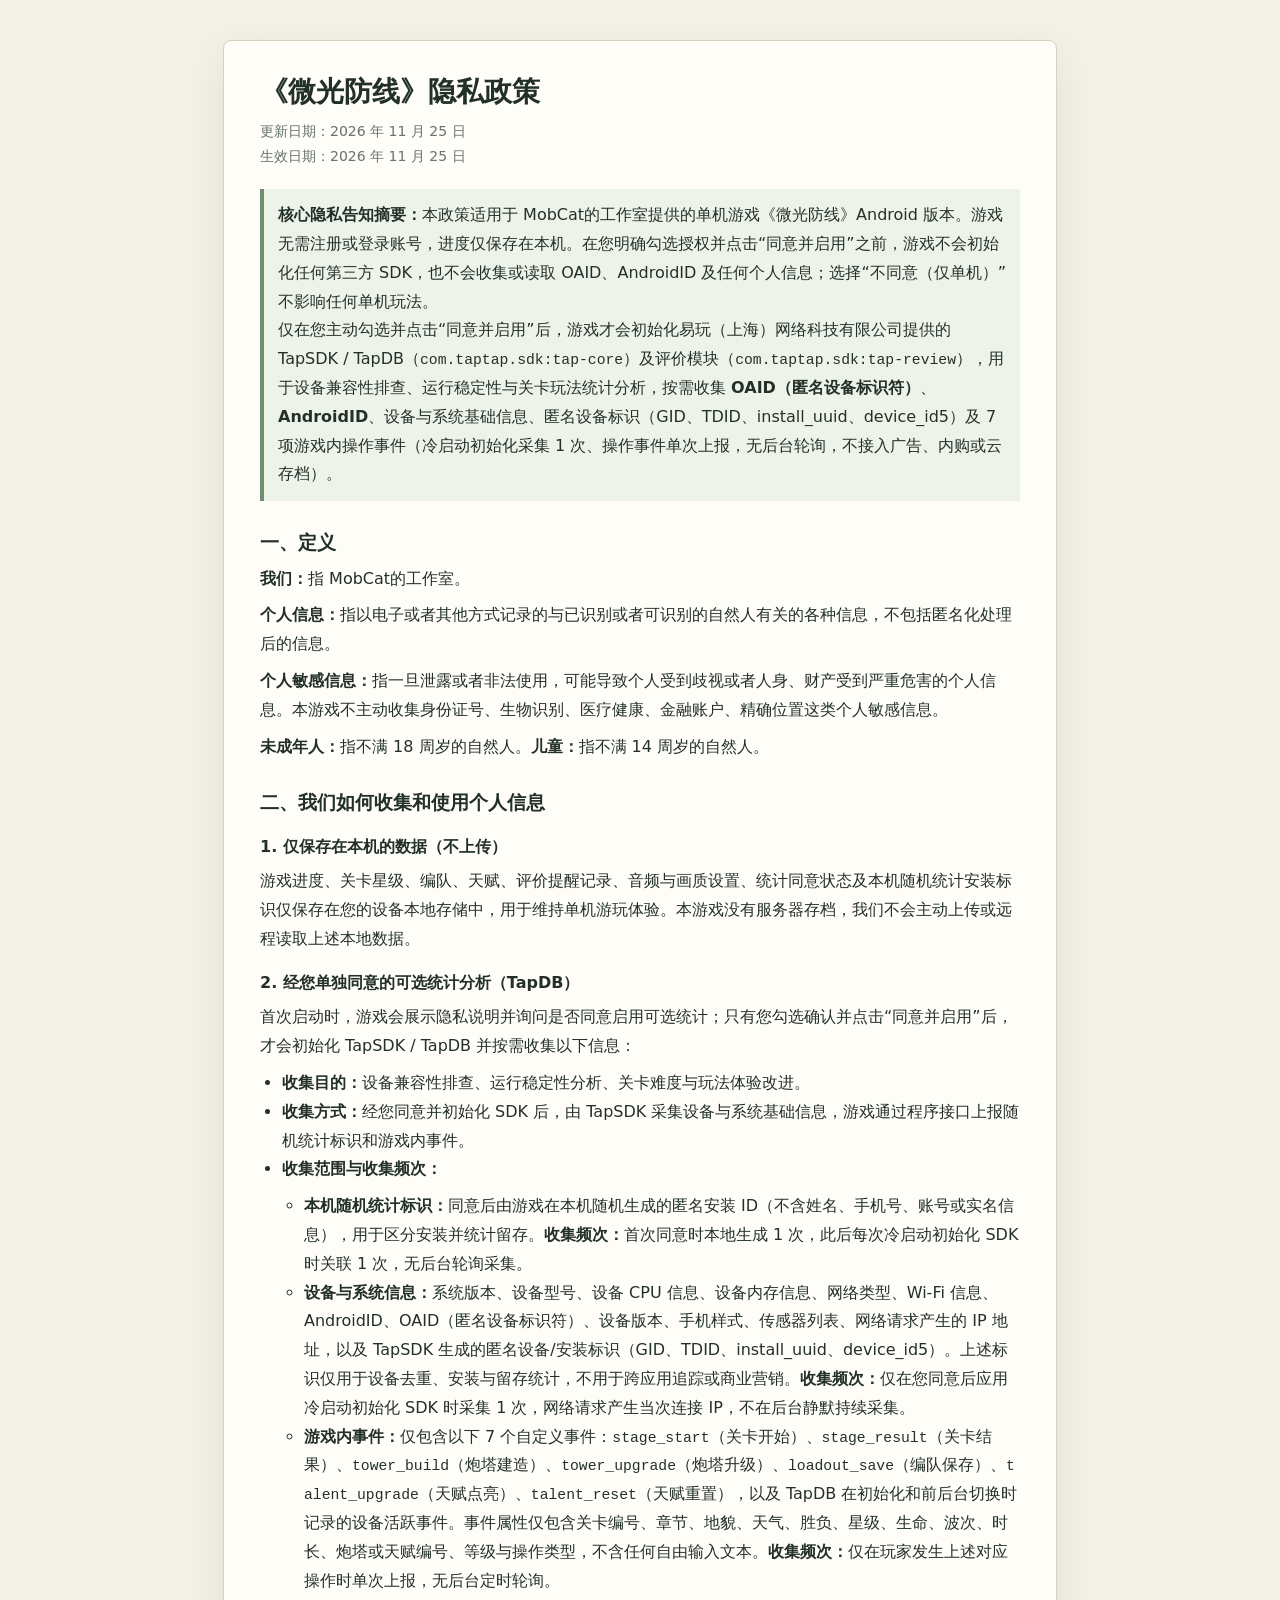
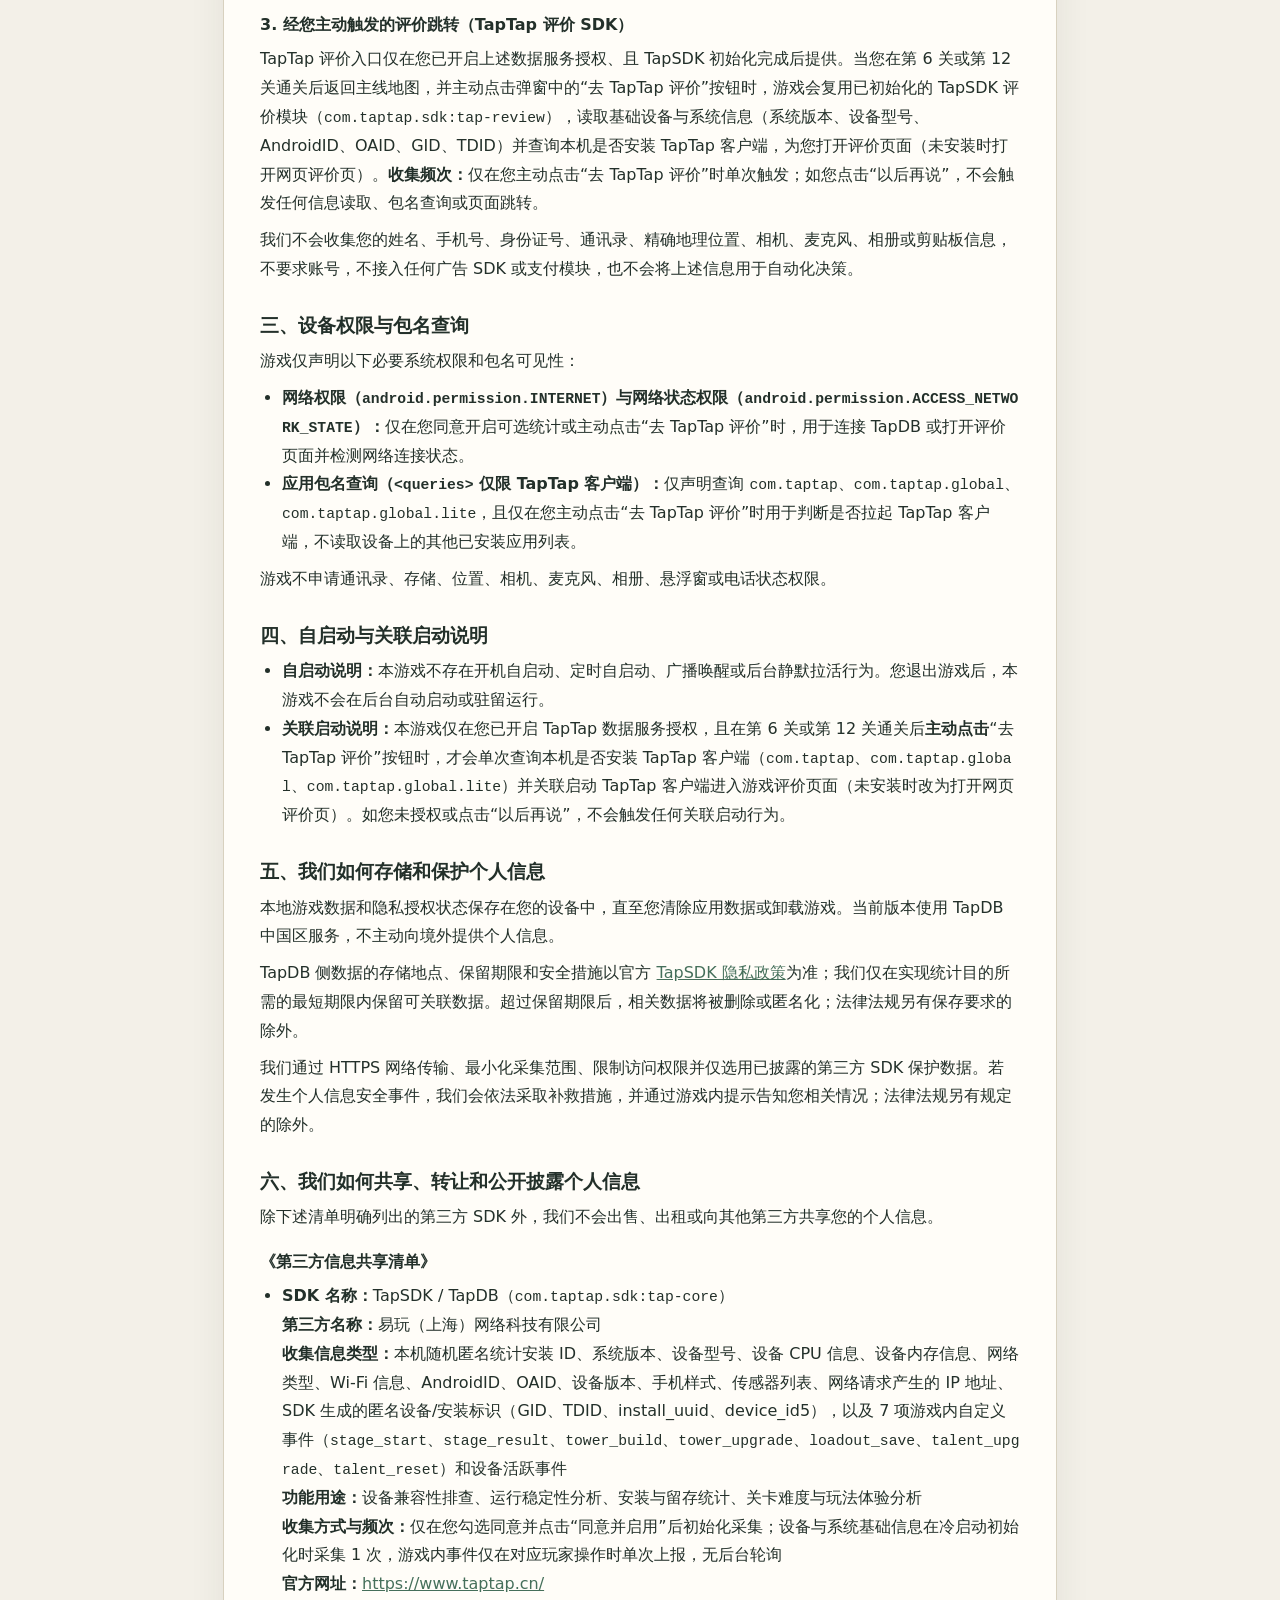
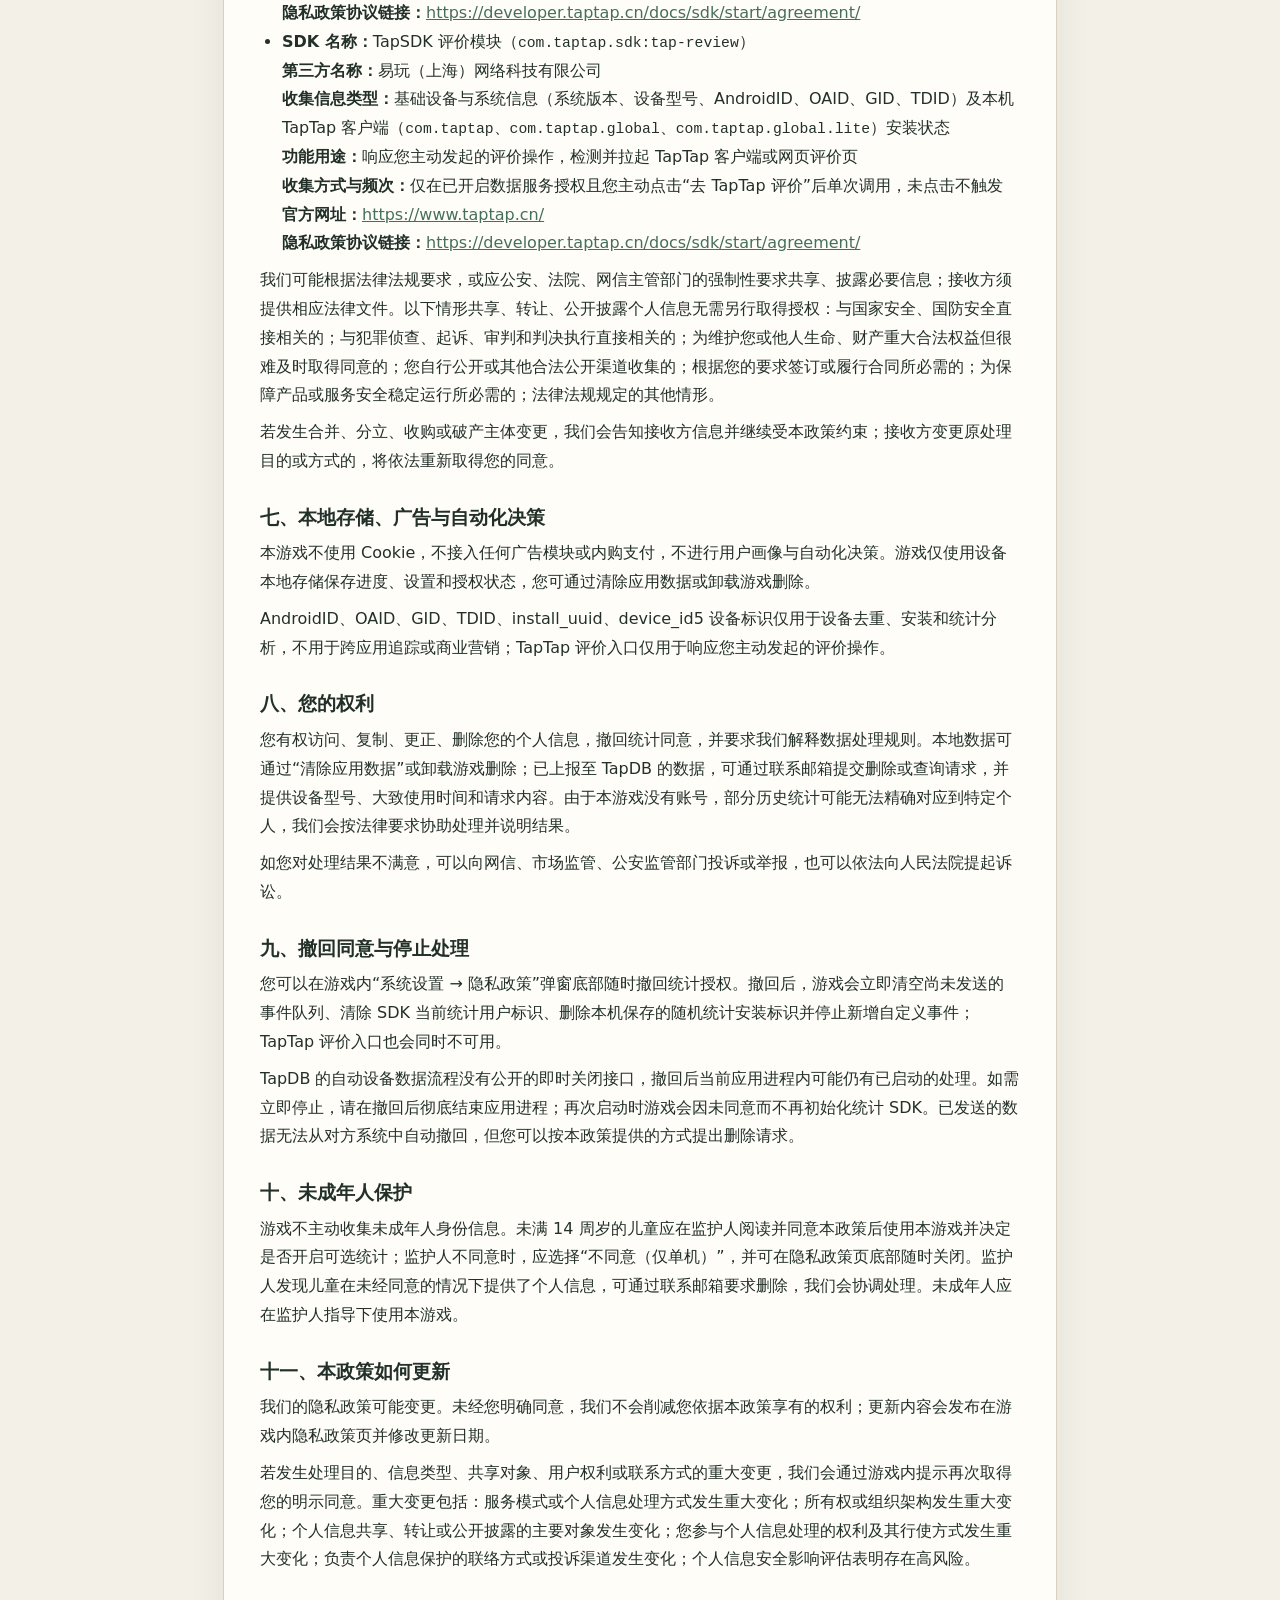
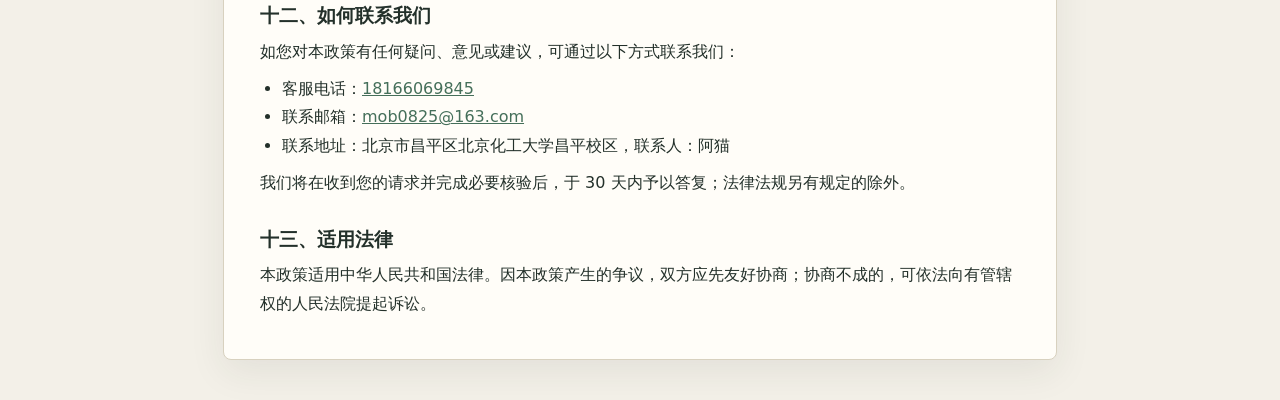
==== commit 700cc38d: "Highlight OAID disclosure in privacy policy summary" ====
--- a/privacy-policy.html
+++ b/privacy-policy.html
@@ -47,8 +47,8 @@
       <p class="meta">更新日期：2026 年 11 月 25 日<br />生效日期：2026 年 11 月 25 日</p>
 
       <div class="note">
-        本政策适用于 MobCat的工作室提供的单机游戏《微光防线》Android 版本。
-        游戏无需注册或登录账号，进度仅保存在本机；在您明确勾选授权并点击“同意并启用”之前，游戏不会初始化任何 TapTap 统计或评价 SDK，也不会收集个人信息。选择“不同意（仅单机）”不影响任何游戏功能，游戏不接入广告、内购或云存档。
+        <strong>核心隐私告知摘要：</strong>本政策适用于 MobCat的工作室提供的单机游戏《微光防线》Android 版本。游戏无需注册或登录账号，进度仅保存在本机。在您明确勾选授权并点击“同意并启用”之前，游戏不会初始化任何第三方 SDK，也不会收集或读取 OAID、AndroidID 及任何个人信息；选择“不同意（仅单机）”不影响任何单机玩法。<br />
+        仅在您主动勾选并点击“同意并启用”后，游戏才会初始化易玩（上海）网络科技有限公司提供的 TapSDK / TapDB（<code>com.taptap.sdk:tap-core</code>）及评价模块（<code>com.taptap.sdk:tap-review</code>），用于设备兼容性排查、运行稳定性与关卡玩法统计分析，按需收集 <strong>OAID（匿名设备标识符）</strong>、<strong>AndroidID</strong>、设备与系统基础信息、匿名设备标识（GID、TDID、install_uuid、device_id5）及 7 项游戏内操作事件（冷启动初始化采集 1 次、操作事件单次上报，无后台轮询，不接入广告、内购或云存档）。
       </div>
 
       <h2>一、定义</h2>
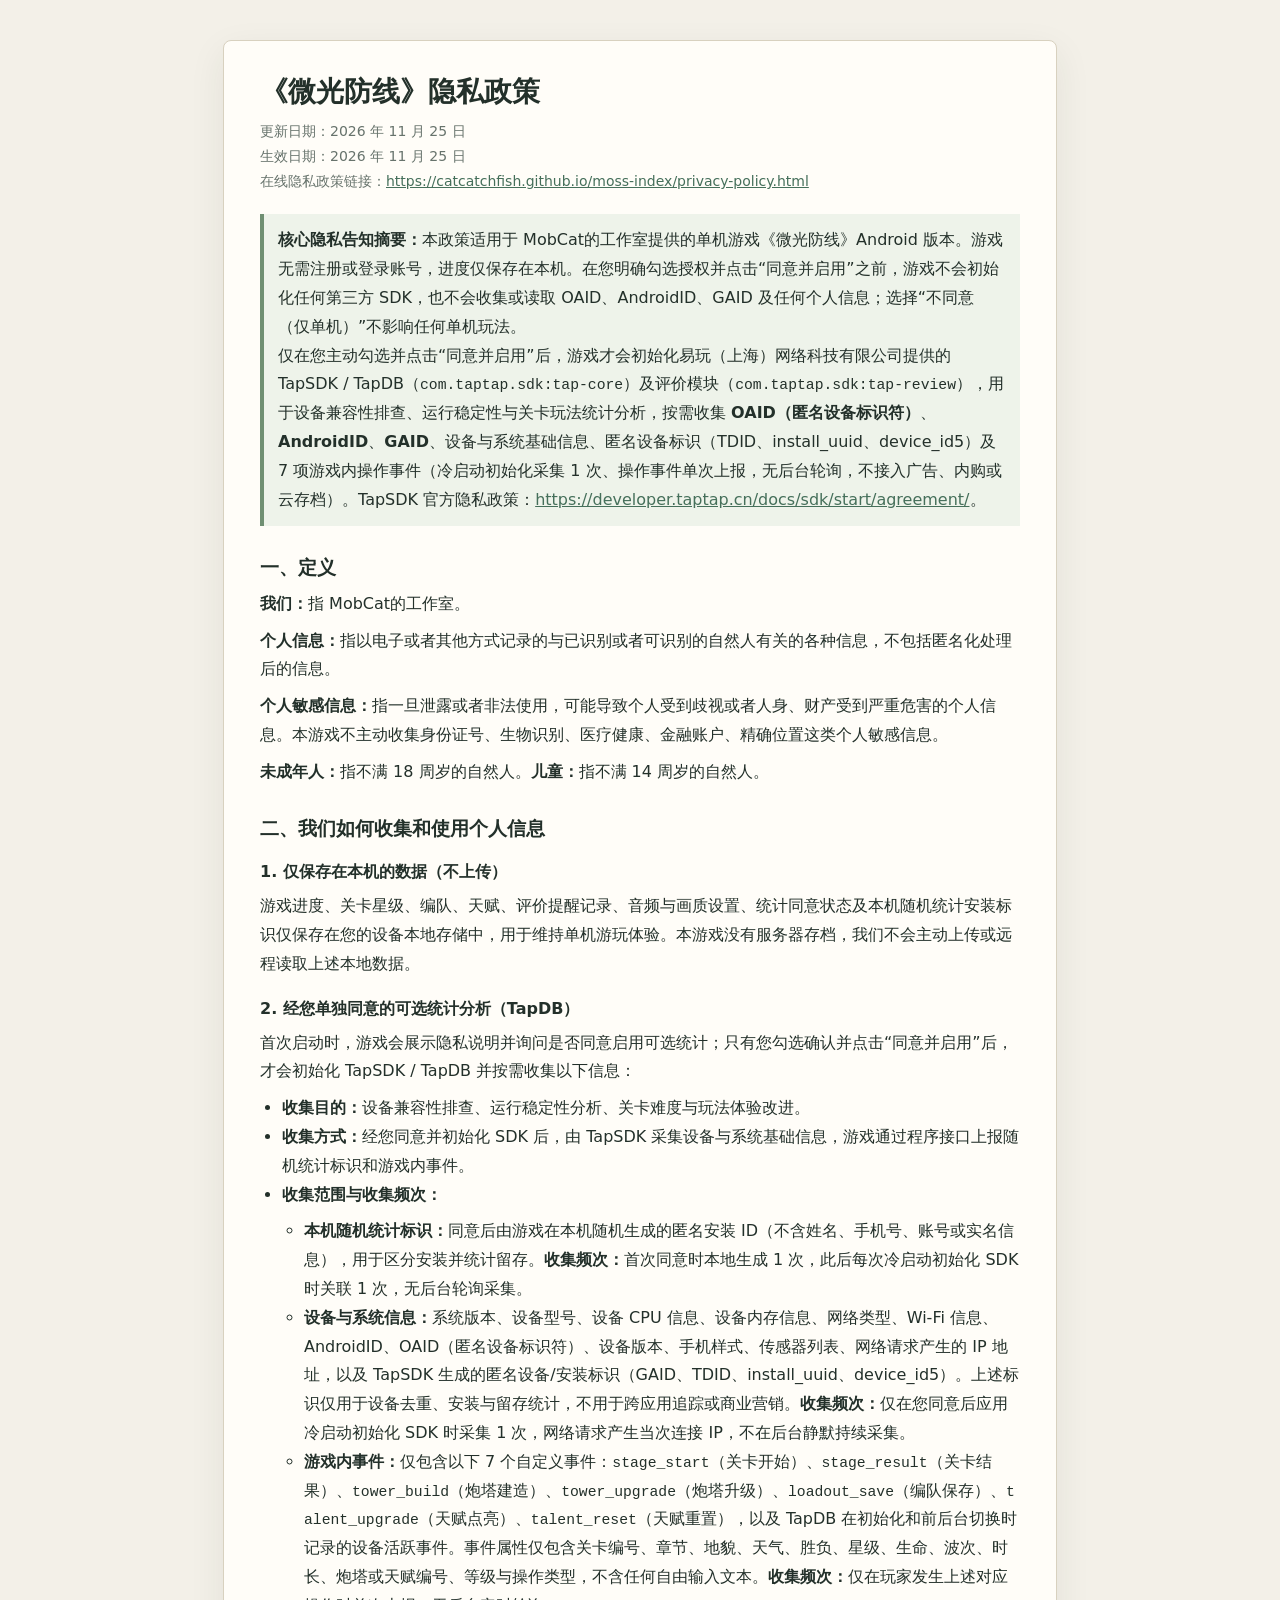
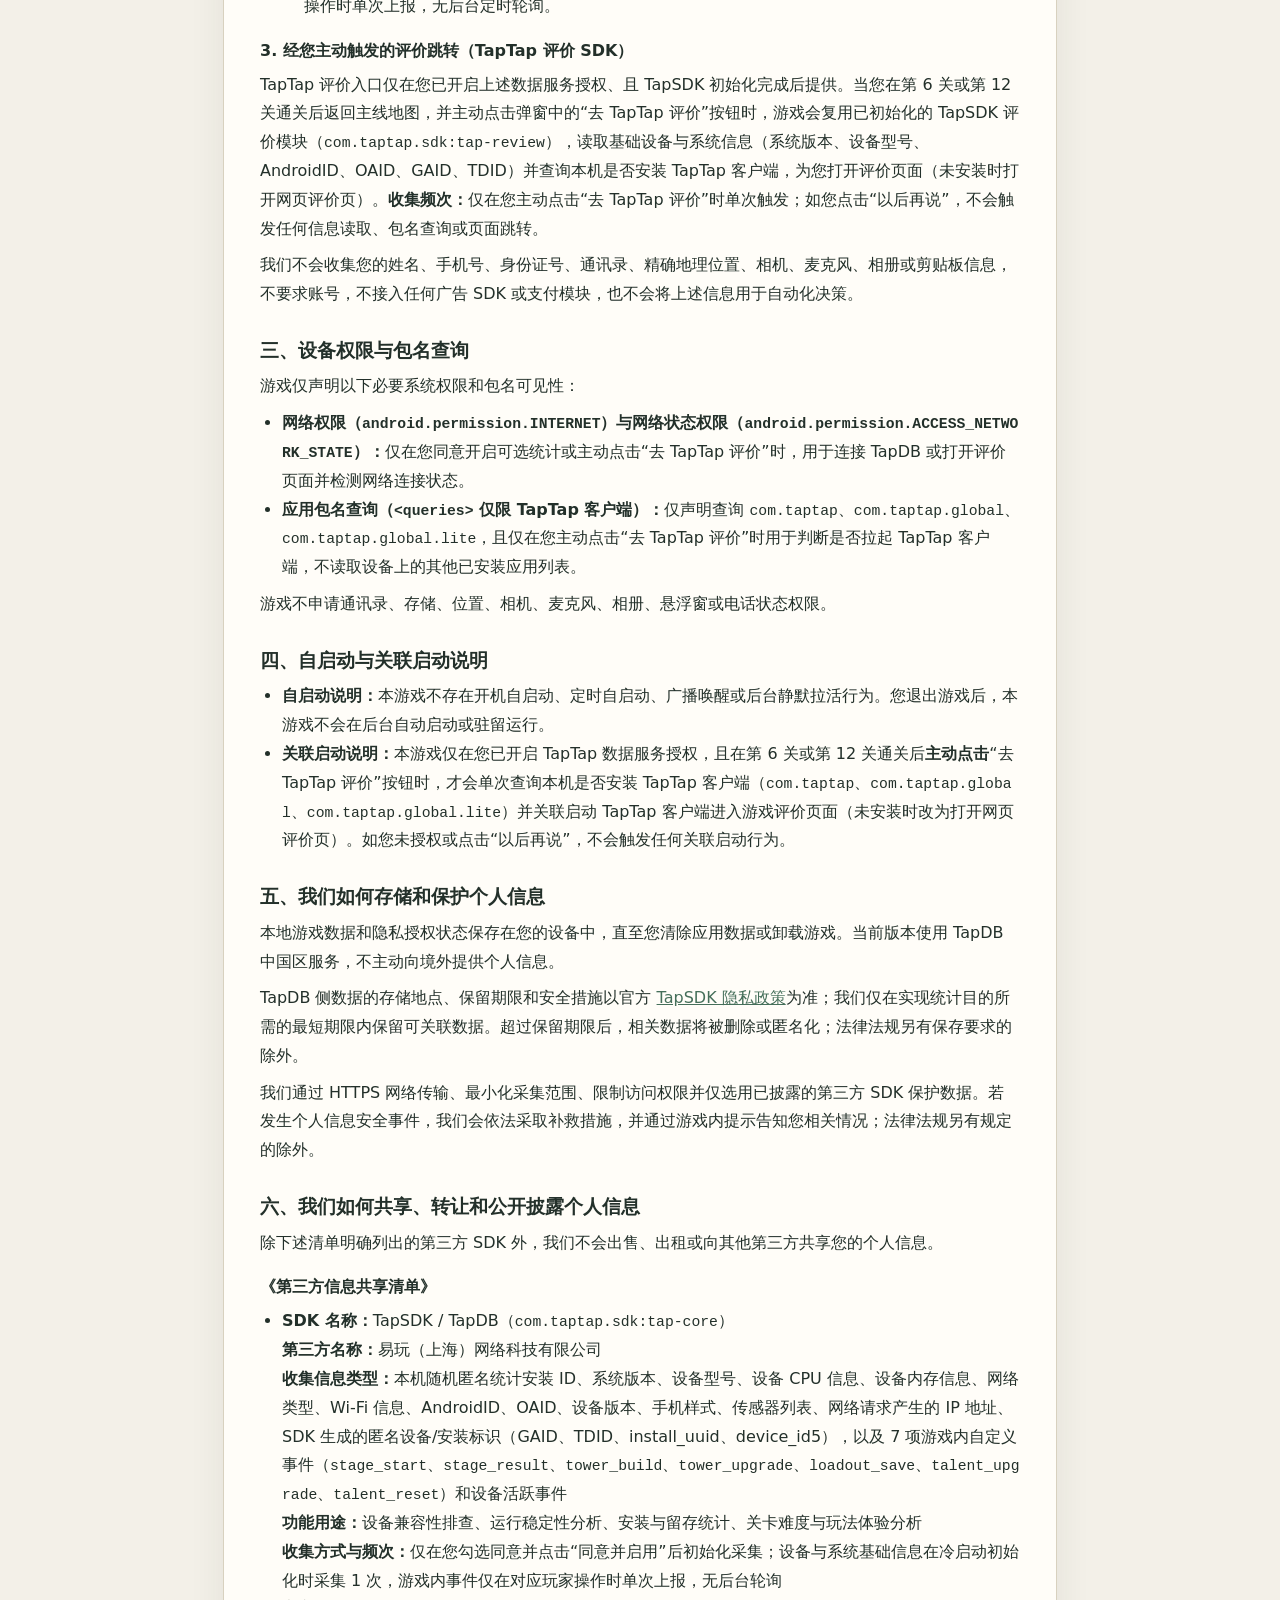
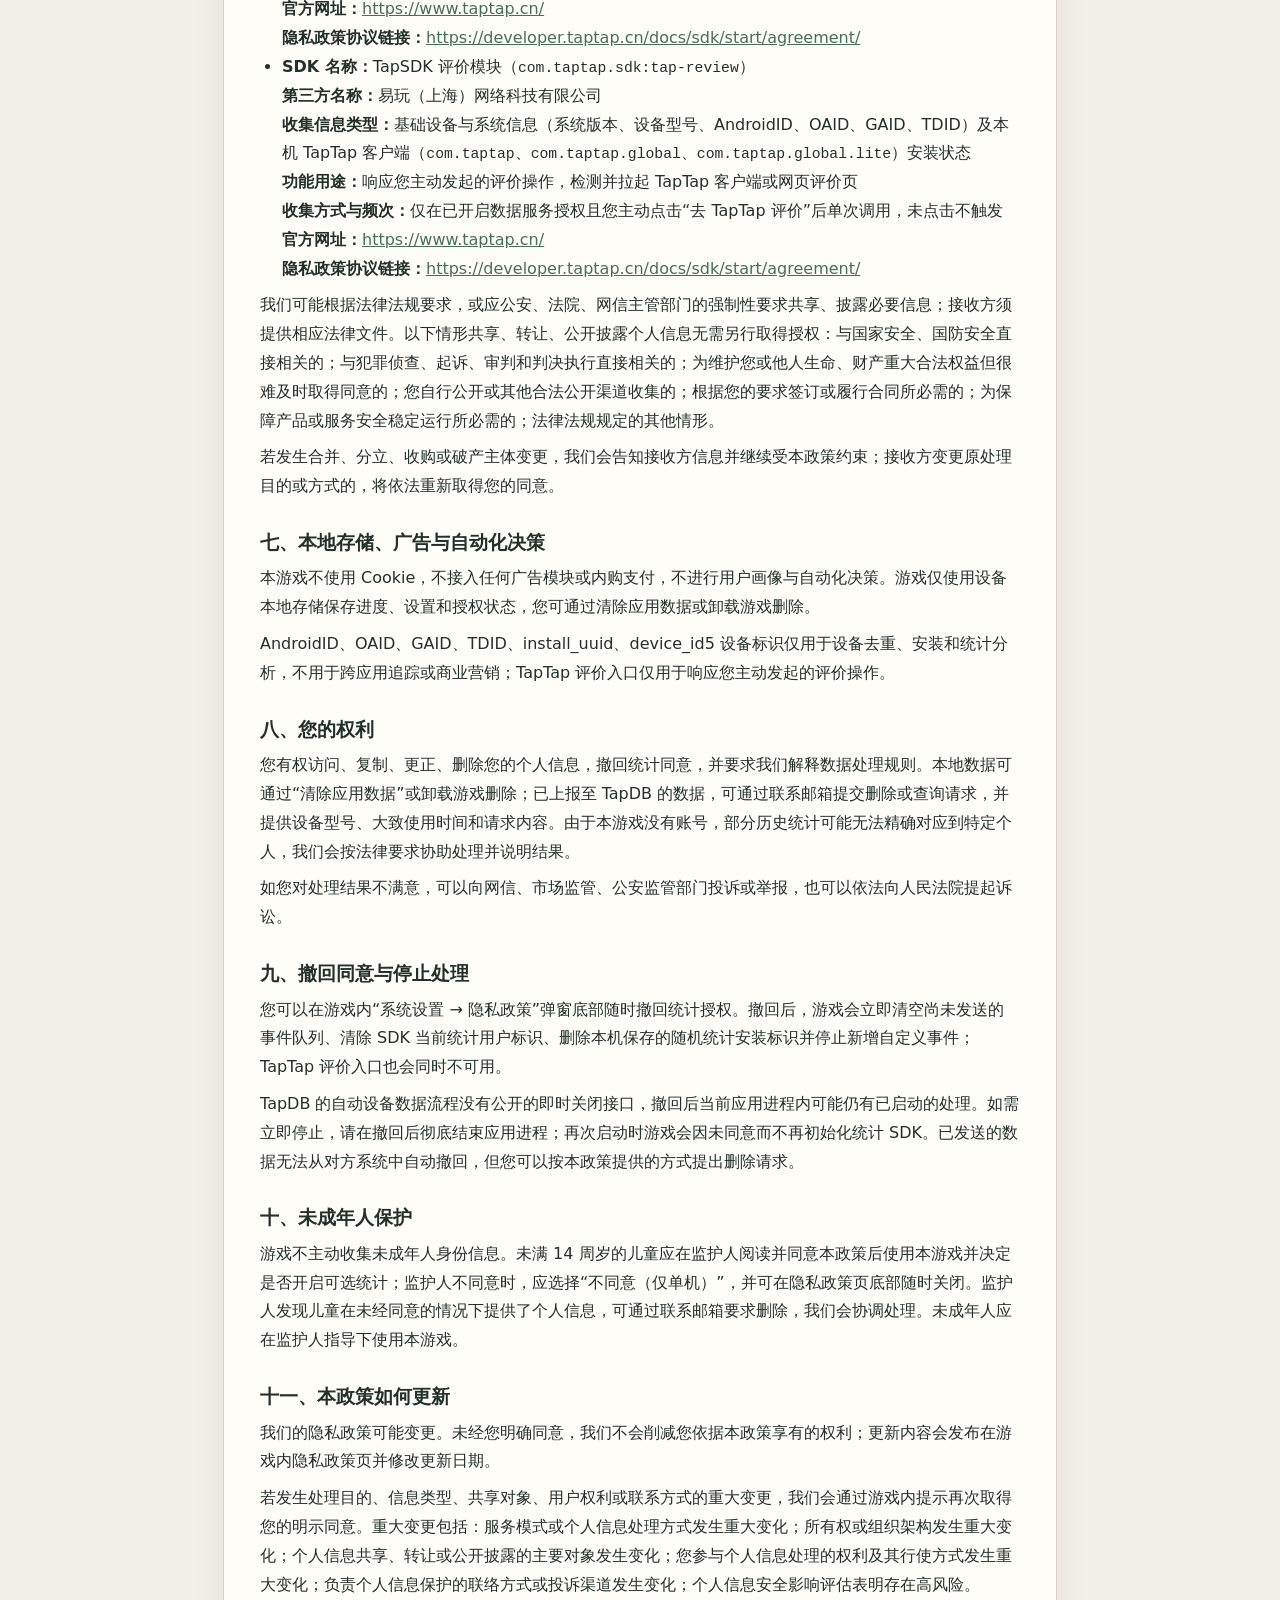
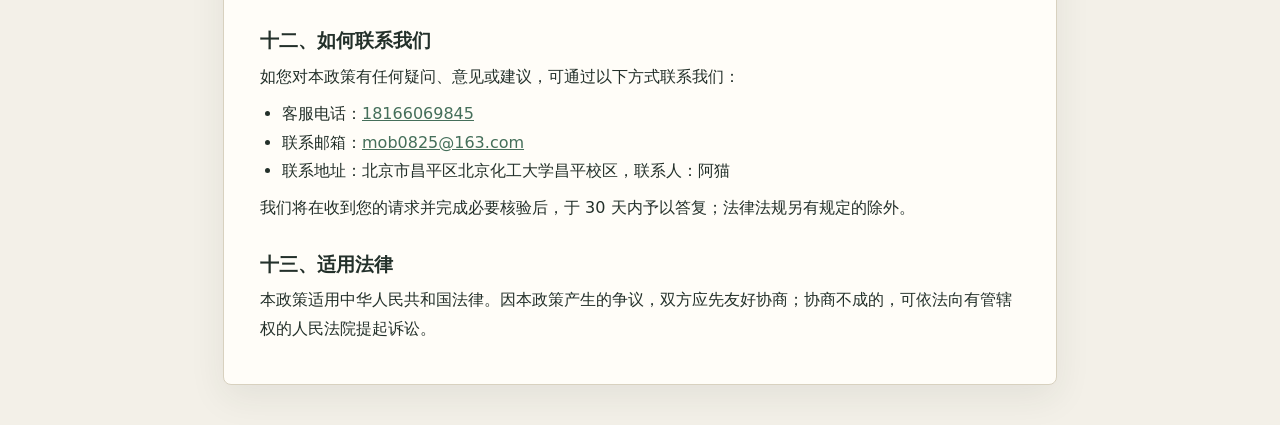
==== commit 52d521de: "Update site and privacy policy for v1.1.3" ====
--- a/privacy-policy.html
+++ b/privacy-policy.html
@@ -44,11 +44,11 @@
   <body>
     <main>
       <h1>《微光防线》隐私政策</h1>
-      <p class="meta">更新日期：2026 年 11 月 25 日<br />生效日期：2026 年 11 月 25 日</p>
+      <p class="meta">更新日期：2026 年 11 月 25 日<br />生效日期：2026 年 11 月 25 日<br />在线隐私政策链接：<a href="https://catcatchfish.github.io/moss-index/privacy-policy.html" target="_blank" rel="noopener noreferrer">https://catcatchfish.github.io/moss-index/privacy-policy.html</a></p>
 
       <div class="note">
-        <strong>核心隐私告知摘要：</strong>本政策适用于 MobCat的工作室提供的单机游戏《微光防线》Android 版本。游戏无需注册或登录账号，进度仅保存在本机。在您明确勾选授权并点击“同意并启用”之前，游戏不会初始化任何第三方 SDK，也不会收集或读取 OAID、AndroidID 及任何个人信息；选择“不同意（仅单机）”不影响任何单机玩法。<br />
-        仅在您主动勾选并点击“同意并启用”后，游戏才会初始化易玩（上海）网络科技有限公司提供的 TapSDK / TapDB（<code>com.taptap.sdk:tap-core</code>）及评价模块（<code>com.taptap.sdk:tap-review</code>），用于设备兼容性排查、运行稳定性与关卡玩法统计分析，按需收集 <strong>OAID（匿名设备标识符）</strong>、<strong>AndroidID</strong>、设备与系统基础信息、匿名设备标识（GID、TDID、install_uuid、device_id5）及 7 项游戏内操作事件（冷启动初始化采集 1 次、操作事件单次上报，无后台轮询，不接入广告、内购或云存档）。
+        <strong>核心隐私告知摘要：</strong>本政策适用于 MobCat的工作室提供的单机游戏《微光防线》Android 版本。游戏无需注册或登录账号，进度仅保存在本机。在您明确勾选授权并点击“同意并启用”之前，游戏不会初始化任何第三方 SDK，也不会收集或读取 OAID、AndroidID、GAID 及任何个人信息；选择“不同意（仅单机）”不影响任何单机玩法。<br />
+        仅在您主动勾选并点击“同意并启用”后，游戏才会初始化易玩（上海）网络科技有限公司提供的 TapSDK / TapDB（<code>com.taptap.sdk:tap-core</code>）及评价模块（<code>com.taptap.sdk:tap-review</code>），用于设备兼容性排查、运行稳定性与关卡玩法统计分析，按需收集 <strong>OAID（匿名设备标识符）</strong>、<strong>AndroidID</strong>、<strong>GAID</strong>、设备与系统基础信息、匿名设备标识（TDID、install_uuid、device_id5）及 7 项游戏内操作事件（冷启动初始化采集 1 次、操作事件单次上报，无后台轮询，不接入广告、内购或云存档）。TapSDK 官方隐私政策：<a href="https://developer.taptap.cn/docs/sdk/start/agreement/" target="_blank" rel="noopener noreferrer">https://developer.taptap.cn/docs/sdk/start/agreement/</a>。
       </div>
 
       <h2>一、定义</h2>
@@ -69,14 +69,14 @@
         <li><strong>收集范围与收集频次：</strong>
           <ul>
             <li><strong>本机随机统计标识：</strong>同意后由游戏在本机随机生成的匿名安装 ID（不含姓名、手机号、账号或实名信息），用于区分安装并统计留存。<strong>收集频次：</strong>首次同意时本地生成 1 次，此后每次冷启动初始化 SDK 时关联 1 次，无后台轮询采集。</li>
-            <li><strong>设备与系统信息：</strong>系统版本、设备型号、设备 CPU 信息、设备内存信息、网络类型、Wi-Fi 信息、AndroidID、OAID（匿名设备标识符）、设备版本、手机样式、传感器列表、网络请求产生的 IP 地址，以及 TapSDK 生成的匿名设备/安装标识（GID、TDID、install_uuid、device_id5）。上述标识仅用于设备去重、安装与留存统计，不用于跨应用追踪或商业营销。<strong>收集频次：</strong>仅在您同意后应用冷启动初始化 SDK 时采集 1 次，网络请求产生当次连接 IP，不在后台静默持续采集。</li>
+            <li><strong>设备与系统信息：</strong>系统版本、设备型号、设备 CPU 信息、设备内存信息、网络类型、Wi-Fi 信息、AndroidID、OAID（匿名设备标识符）、设备版本、手机样式、传感器列表、网络请求产生的 IP 地址，以及 TapSDK 生成的匿名设备/安装标识（GAID、TDID、install_uuid、device_id5）。上述标识仅用于设备去重、安装与留存统计，不用于跨应用追踪或商业营销。<strong>收集频次：</strong>仅在您同意后应用冷启动初始化 SDK 时采集 1 次，网络请求产生当次连接 IP，不在后台静默持续采集。</li>
             <li><strong>游戏内事件：</strong>仅包含以下 7 个自定义事件：<code>stage_start</code>（关卡开始）、<code>stage_result</code>（关卡结果）、<code>tower_build</code>（炮塔建造）、<code>tower_upgrade</code>（炮塔升级）、<code>loadout_save</code>（编队保存）、<code>talent_upgrade</code>（天赋点亮）、<code>talent_reset</code>（天赋重置），以及 TapDB 在初始化和前后台切换时记录的设备活跃事件。事件属性仅包含关卡编号、章节、地貌、天气、胜负、星级、生命、波次、时长、炮塔或天赋编号、等级与操作类型，不含任何自由输入文本。<strong>收集频次：</strong>仅在玩家发生上述对应操作时单次上报，无后台定时轮询。</li>
           </ul>
         </li>
       </ul>
 
       <h3>3. 经您主动触发的评价跳转（TapTap 评价 SDK）</h3>
-      <p>TapTap 评价入口仅在您已开启上述数据服务授权、且 TapSDK 初始化完成后提供。当您在第 6 关或第 12 关通关后返回主线地图，并主动点击弹窗中的“去 TapTap 评价”按钮时，游戏会复用已初始化的 TapSDK 评价模块（<code>com.taptap.sdk:tap-review</code>），读取基础设备与系统信息（系统版本、设备型号、AndroidID、OAID、GID、TDID）并查询本机是否安装 TapTap 客户端，为您打开评价页面（未安装时打开网页评价页）。<strong>收集频次：</strong>仅在您主动点击“去 TapTap 评价”时单次触发；如您点击“以后再说”，不会触发任何信息读取、包名查询或页面跳转。</p>
+      <p>TapTap 评价入口仅在您已开启上述数据服务授权、且 TapSDK 初始化完成后提供。当您在第 6 关或第 12 关通关后返回主线地图，并主动点击弹窗中的“去 TapTap 评价”按钮时，游戏会复用已初始化的 TapSDK 评价模块（<code>com.taptap.sdk:tap-review</code>），读取基础设备与系统信息（系统版本、设备型号、AndroidID、OAID、GAID、TDID）并查询本机是否安装 TapTap 客户端，为您打开评价页面（未安装时打开网页评价页）。<strong>收集频次：</strong>仅在您主动点击“去 TapTap 评价”时单次触发；如您点击“以后再说”，不会触发任何信息读取、包名查询或页面跳转。</p>
       <p>我们不会收集您的姓名、手机号、身份证号、通讯录、精确地理位置、相机、麦克风、相册或剪贴板信息，不要求账号，不接入任何广告 SDK 或支付模块，也不会将上述信息用于自动化决策。</p>
 
       <h2>三、设备权限与包名查询</h2>
@@ -105,7 +105,7 @@
         <li>
           <strong>SDK 名称：</strong>TapSDK / TapDB（<code>com.taptap.sdk:tap-core</code>）<br />
           <strong>第三方名称：</strong>易玩（上海）网络科技有限公司<br />
-          <strong>收集信息类型：</strong>本机随机匿名统计安装 ID、系统版本、设备型号、设备 CPU 信息、设备内存信息、网络类型、Wi-Fi 信息、AndroidID、OAID、设备版本、手机样式、传感器列表、网络请求产生的 IP 地址、SDK 生成的匿名设备/安装标识（GID、TDID、install_uuid、device_id5），以及 7 项游戏内自定义事件（<code>stage_start</code>、<code>stage_result</code>、<code>tower_build</code>、<code>tower_upgrade</code>、<code>loadout_save</code>、<code>talent_upgrade</code>、<code>talent_reset</code>）和设备活跃事件<br />
+          <strong>收集信息类型：</strong>本机随机匿名统计安装 ID、系统版本、设备型号、设备 CPU 信息、设备内存信息、网络类型、Wi-Fi 信息、AndroidID、OAID、设备版本、手机样式、传感器列表、网络请求产生的 IP 地址、SDK 生成的匿名设备/安装标识（GAID、TDID、install_uuid、device_id5），以及 7 项游戏内自定义事件（<code>stage_start</code>、<code>stage_result</code>、<code>tower_build</code>、<code>tower_upgrade</code>、<code>loadout_save</code>、<code>talent_upgrade</code>、<code>talent_reset</code>）和设备活跃事件<br />
           <strong>功能用途：</strong>设备兼容性排查、运行稳定性分析、安装与留存统计、关卡难度与玩法体验分析<br />
           <strong>收集方式与频次：</strong>仅在您勾选同意并点击“同意并启用”后初始化采集；设备与系统基础信息在冷启动初始化时采集 1 次，游戏内事件仅在对应玩家操作时单次上报，无后台轮询<br />
           <strong>官方网址：</strong><a href="https://www.taptap.cn/" target="_blank" rel="noopener noreferrer">https://www.taptap.cn/</a><br />
@@ -114,7 +114,7 @@
         <li>
           <strong>SDK 名称：</strong>TapSDK 评价模块（<code>com.taptap.sdk:tap-review</code>）<br />
           <strong>第三方名称：</strong>易玩（上海）网络科技有限公司<br />
-          <strong>收集信息类型：</strong>基础设备与系统信息（系统版本、设备型号、AndroidID、OAID、GID、TDID）及本机 TapTap 客户端（<code>com.taptap</code>、<code>com.taptap.global</code>、<code>com.taptap.global.lite</code>）安装状态<br />
+          <strong>收集信息类型：</strong>基础设备与系统信息（系统版本、设备型号、AndroidID、OAID、GAID、TDID）及本机 TapTap 客户端（<code>com.taptap</code>、<code>com.taptap.global</code>、<code>com.taptap.global.lite</code>）安装状态<br />
           <strong>功能用途：</strong>响应您主动发起的评价操作，检测并拉起 TapTap 客户端或网页评价页<br />
           <strong>收集方式与频次：</strong>仅在已开启数据服务授权且您主动点击“去 TapTap 评价”后单次调用，未点击不触发<br />
           <strong>官方网址：</strong><a href="https://www.taptap.cn/" target="_blank" rel="noopener noreferrer">https://www.taptap.cn/</a><br />
@@ -126,7 +126,7 @@
 
       <h2>七、本地存储、广告与自动化决策</h2>
       <p>本游戏不使用 Cookie，不接入任何广告模块或内购支付，不进行用户画像与自动化决策。游戏仅使用设备本地存储保存进度、设置和授权状态，您可通过清除应用数据或卸载游戏删除。</p>
-      <p>AndroidID、OAID、GID、TDID、install_uuid、device_id5 设备标识仅用于设备去重、安装和统计分析，不用于跨应用追踪或商业营销；TapTap 评价入口仅用于响应您主动发起的评价操作。</p>
+      <p>AndroidID、OAID、GAID、TDID、install_uuid、device_id5 设备标识仅用于设备去重、安装和统计分析，不用于跨应用追踪或商业营销；TapTap 评价入口仅用于响应您主动发起的评价操作。</p>
 
       <h2>八、您的权利</h2>
       <p>您有权访问、复制、更正、删除您的个人信息，撤回统计同意，并要求我们解释数据处理规则。本地数据可通过“清除应用数据”或卸载游戏删除；已上报至 TapDB 的数据，可通过联系邮箱提交删除或查询请求，并提供设备型号、大致使用时间和请求内容。由于本游戏没有账号，部分历史统计可能无法精确对应到特定个人，我们会按法律要求协助处理并说明结果。</p>
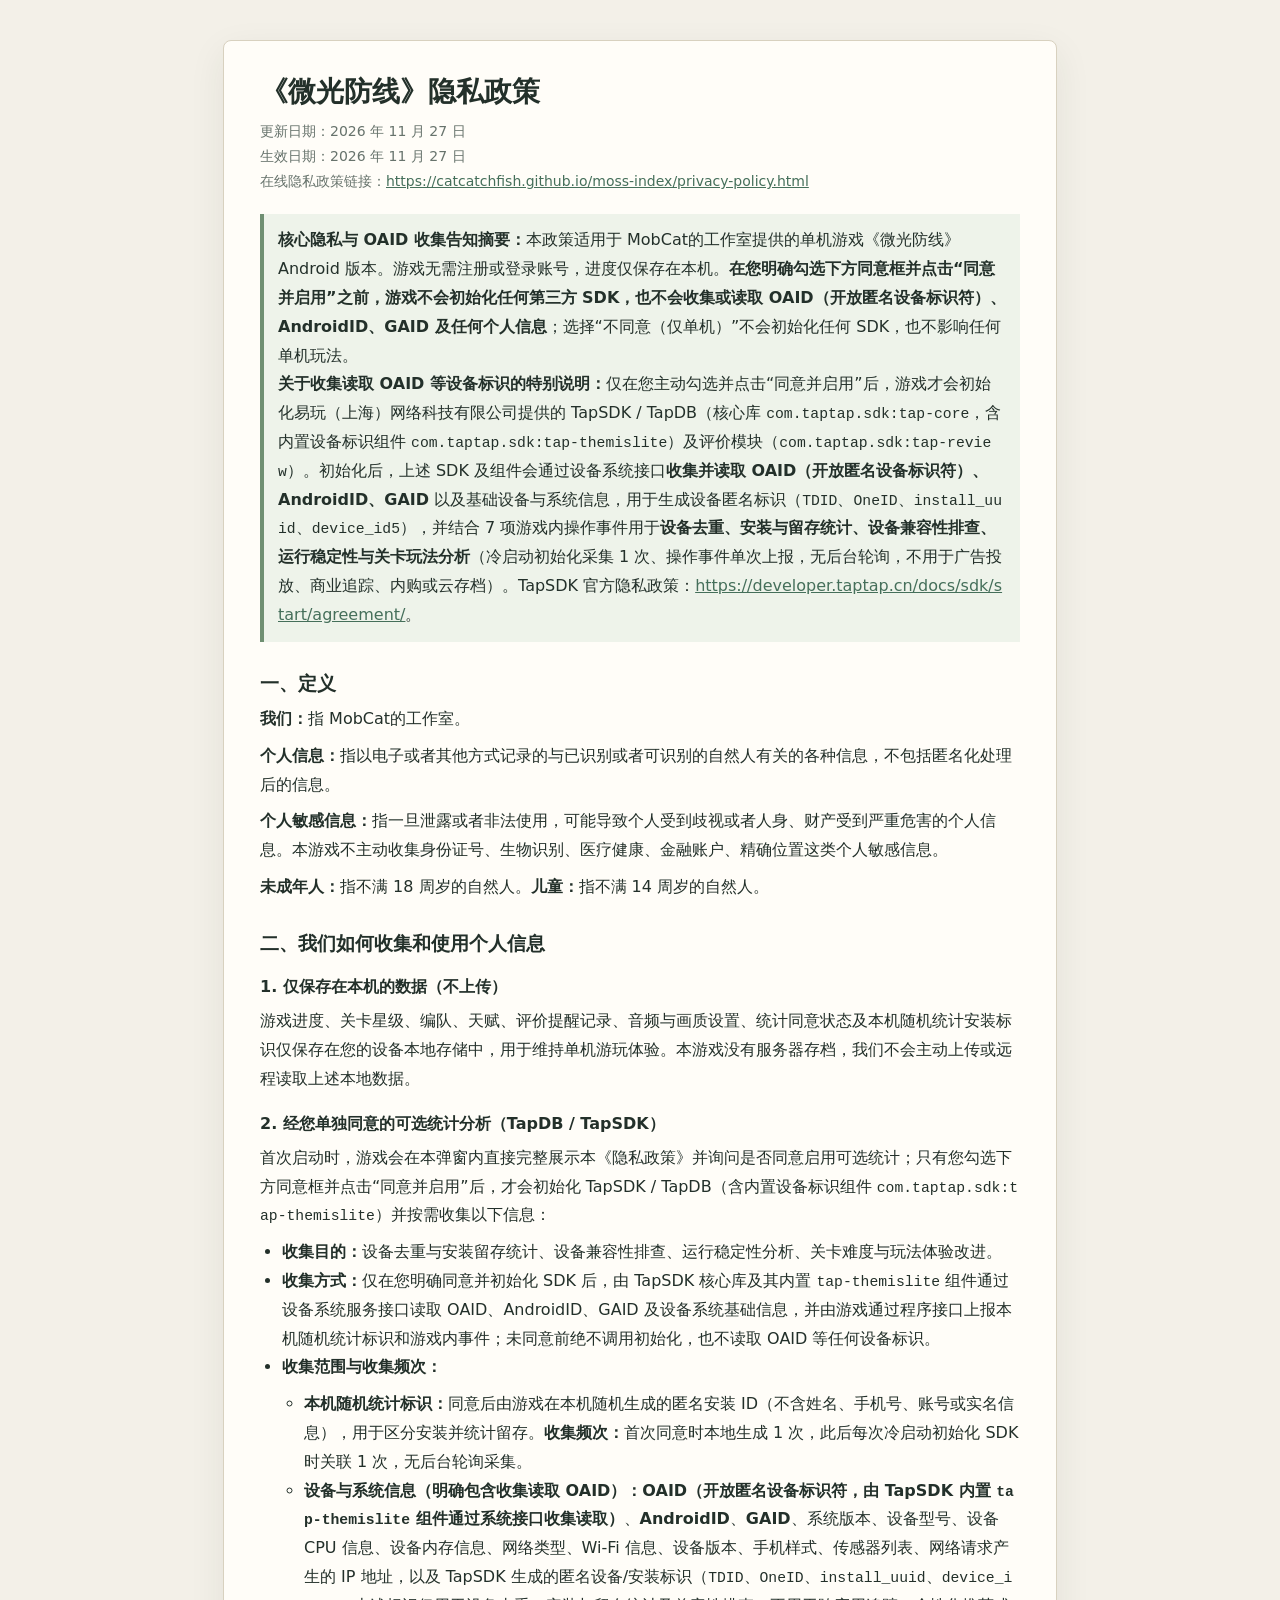
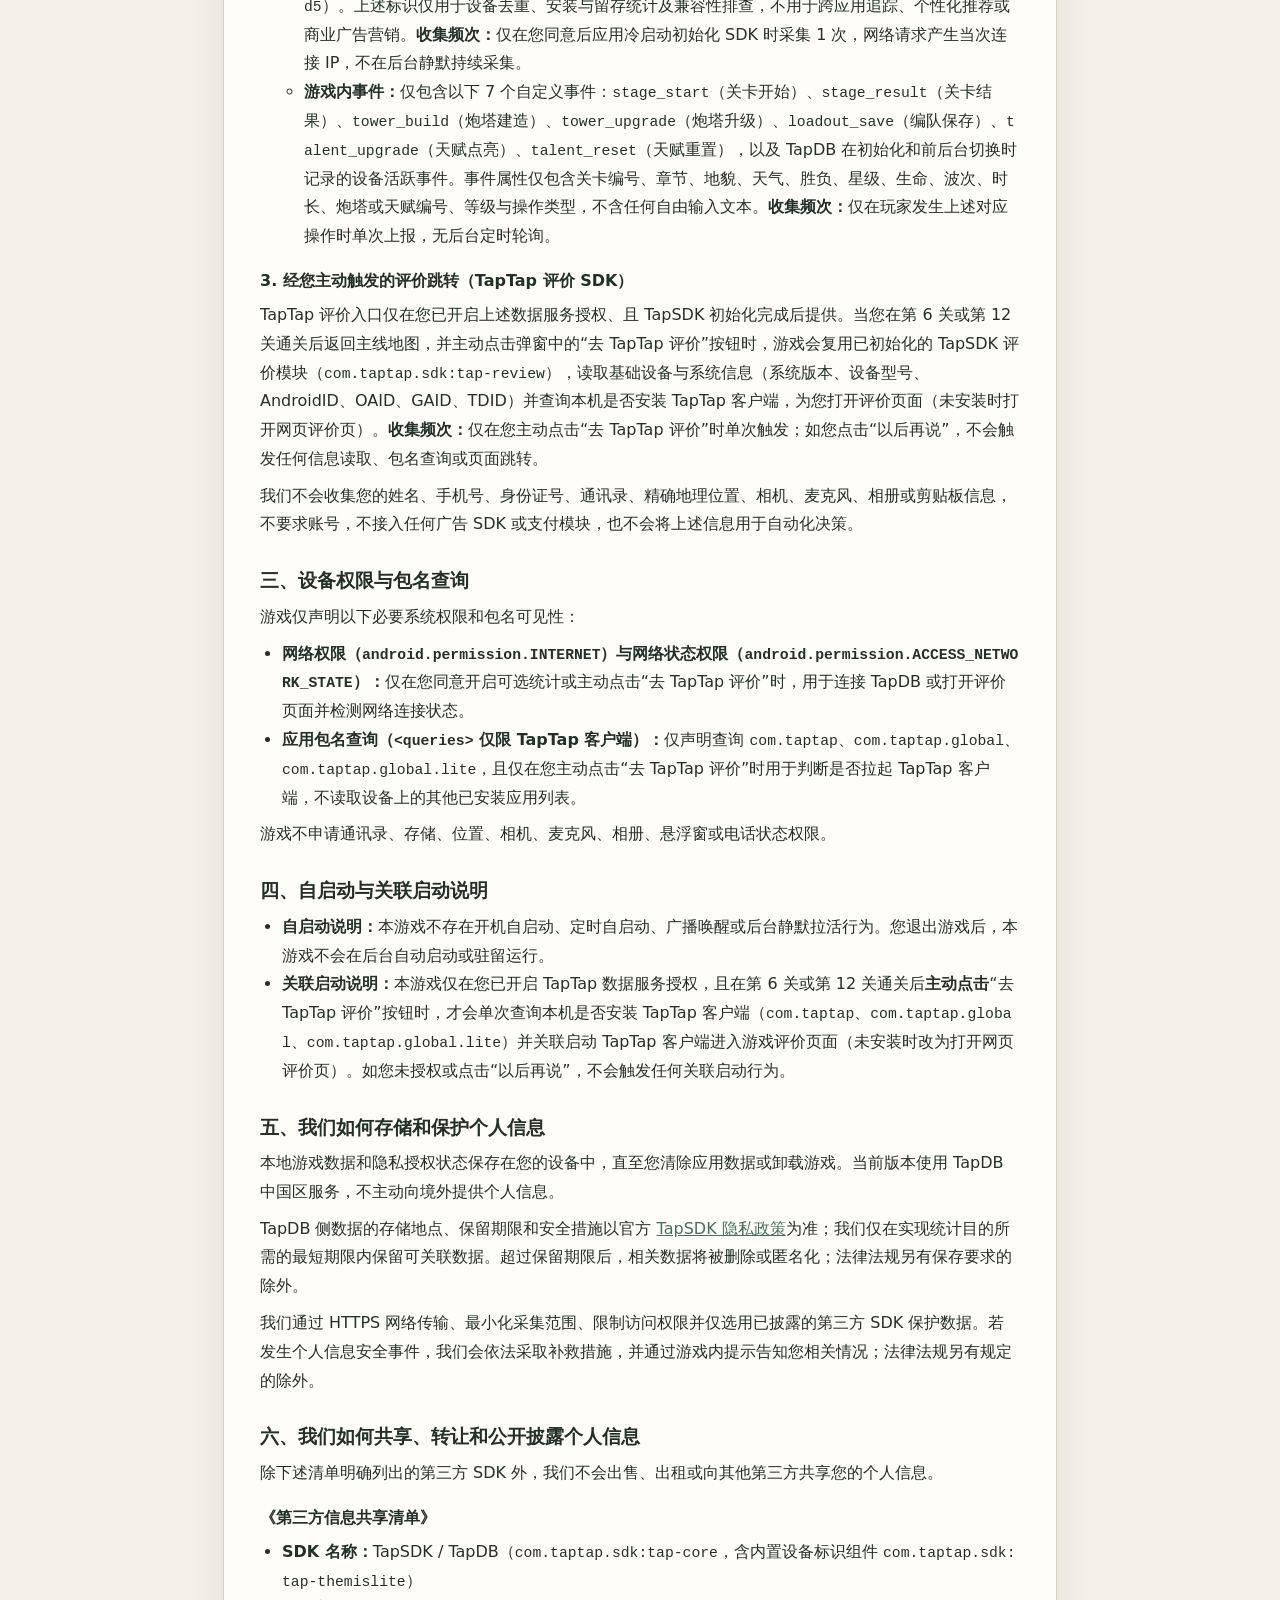
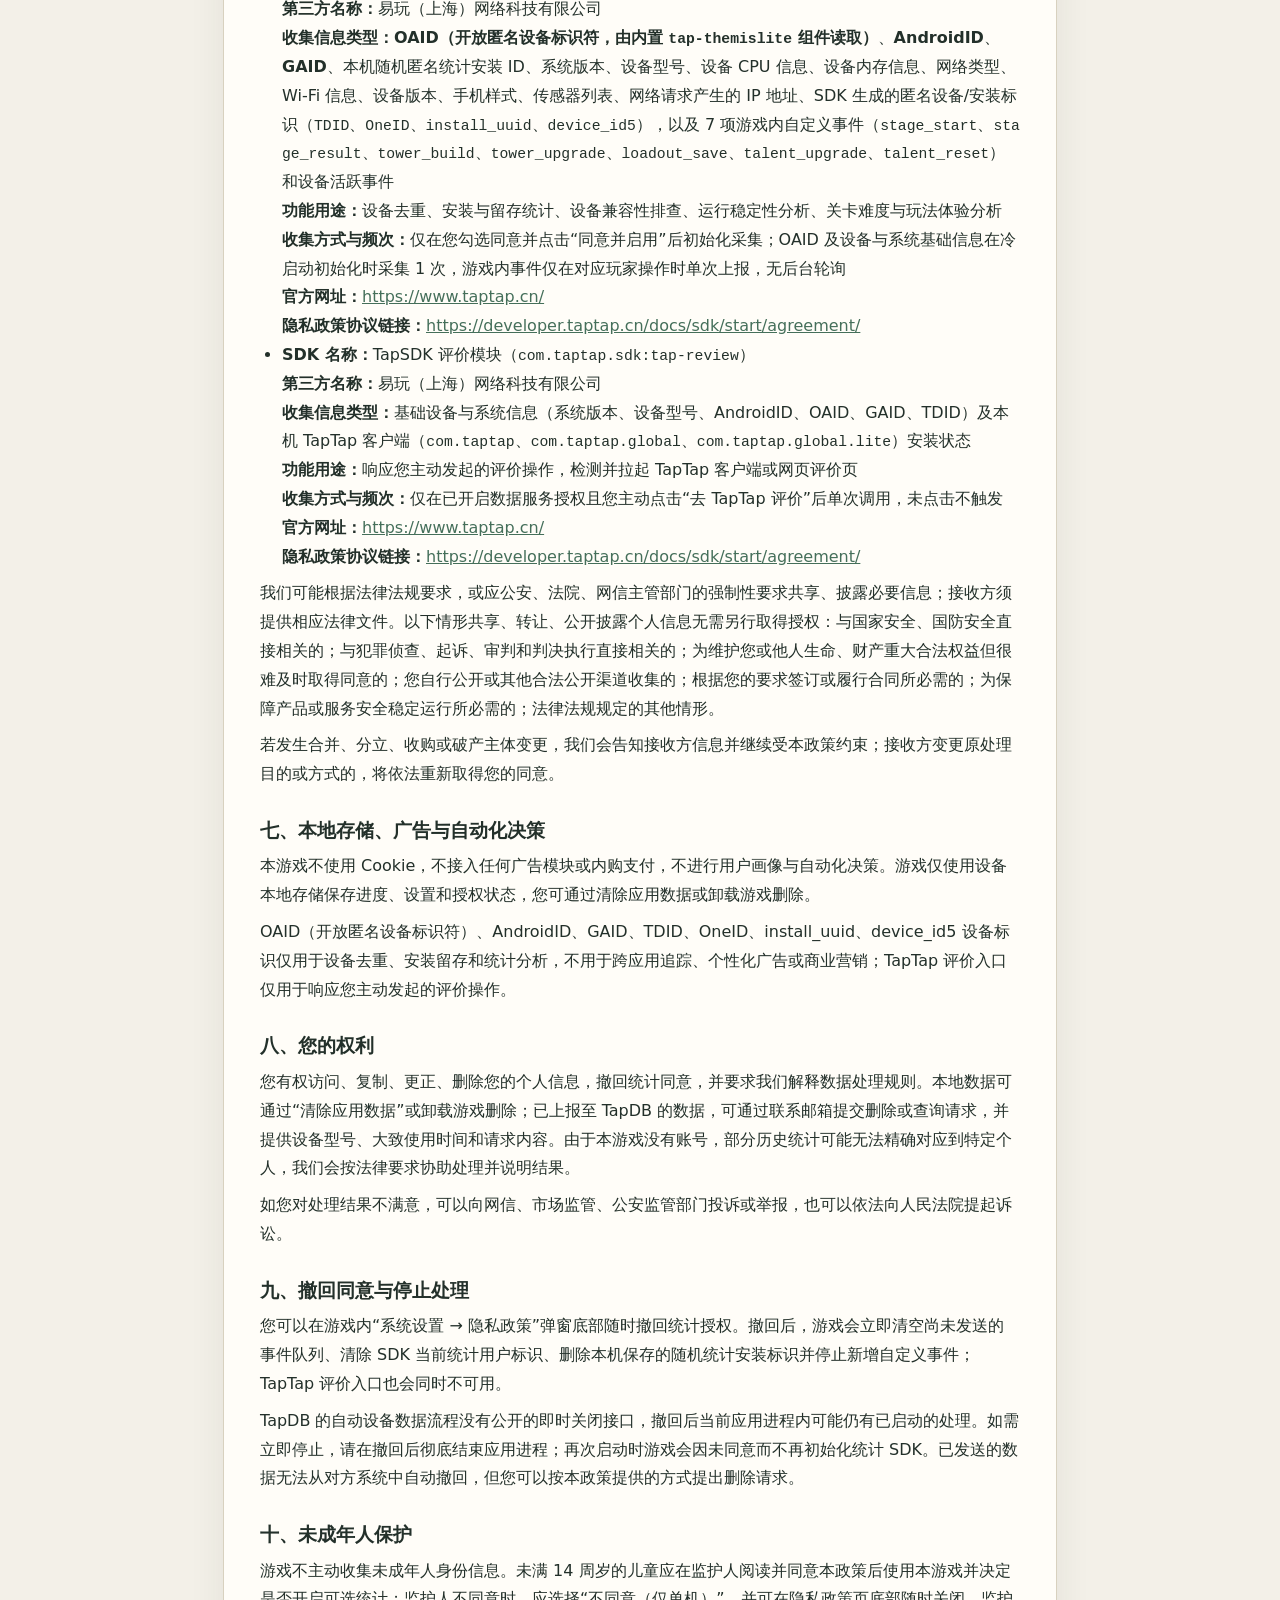
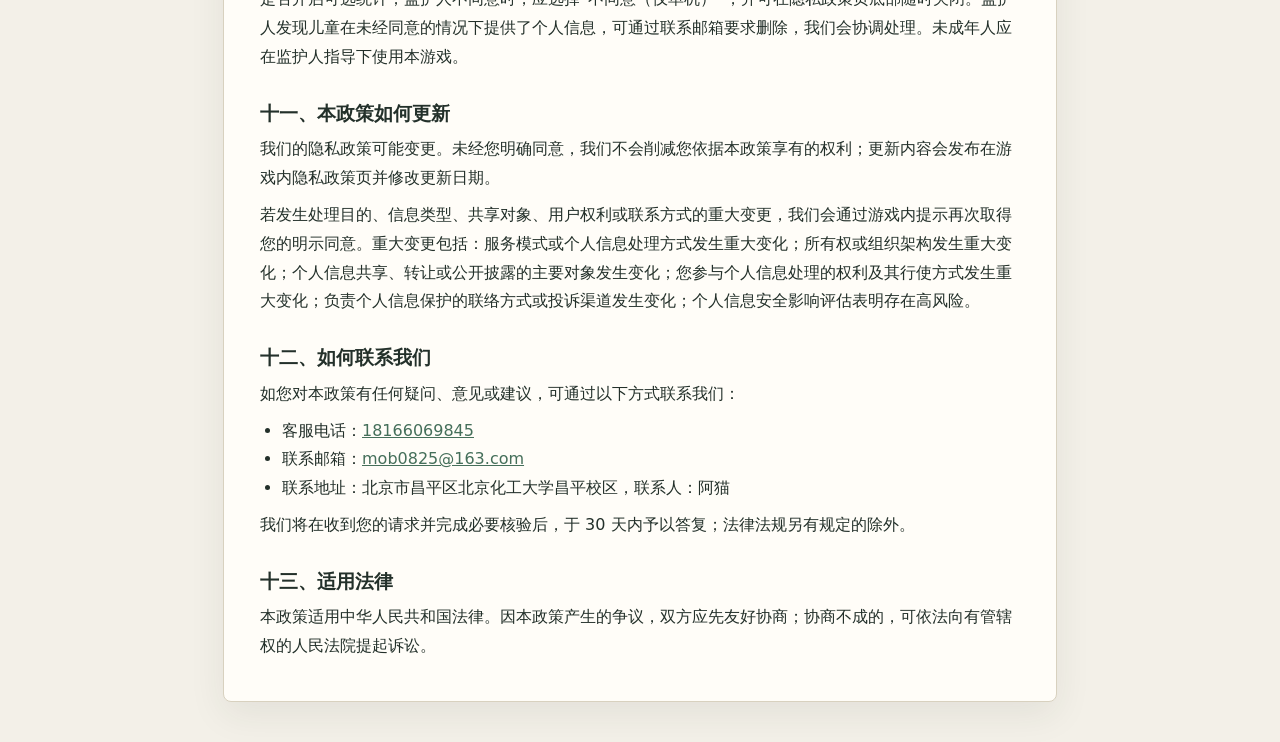
==== commit b1a259cb: "chore: sync v1.1.5 website copy, cover, screenshots, and OAID privacy policy" ====
--- a/privacy-policy.html
+++ b/privacy-policy.html
@@ -44,11 +44,11 @@
   <body>
     <main>
       <h1>《微光防线》隐私政策</h1>
-      <p class="meta">更新日期：2026 年 11 月 25 日<br />生效日期：2026 年 11 月 25 日<br />在线隐私政策链接：<a href="https://catcatchfish.github.io/moss-index/privacy-policy.html" target="_blank" rel="noopener noreferrer">https://catcatchfish.github.io/moss-index/privacy-policy.html</a></p>
+      <p class="meta">更新日期：2026 年 11 月 27 日<br />生效日期：2026 年 11 月 27 日<br />在线隐私政策链接：<a href="https://catcatchfish.github.io/moss-index/privacy-policy.html" target="_blank" rel="noopener noreferrer">https://catcatchfish.github.io/moss-index/privacy-policy.html</a></p>
 
       <div class="note">
-        <strong>核心隐私告知摘要：</strong>本政策适用于 MobCat的工作室提供的单机游戏《微光防线》Android 版本。游戏无需注册或登录账号，进度仅保存在本机。在您明确勾选授权并点击“同意并启用”之前，游戏不会初始化任何第三方 SDK，也不会收集或读取 OAID、AndroidID、GAID 及任何个人信息；选择“不同意（仅单机）”不影响任何单机玩法。<br />
-        仅在您主动勾选并点击“同意并启用”后，游戏才会初始化易玩（上海）网络科技有限公司提供的 TapSDK / TapDB（<code>com.taptap.sdk:tap-core</code>）及评价模块（<code>com.taptap.sdk:tap-review</code>），用于设备兼容性排查、运行稳定性与关卡玩法统计分析，按需收集 <strong>OAID（匿名设备标识符）</strong>、<strong>AndroidID</strong>、<strong>GAID</strong>、设备与系统基础信息、匿名设备标识（TDID、install_uuid、device_id5）及 7 项游戏内操作事件（冷启动初始化采集 1 次、操作事件单次上报，无后台轮询，不接入广告、内购或云存档）。TapSDK 官方隐私政策：<a href="https://developer.taptap.cn/docs/sdk/start/agreement/" target="_blank" rel="noopener noreferrer">https://developer.taptap.cn/docs/sdk/start/agreement/</a>。
+        <strong>核心隐私与 OAID 收集告知摘要：</strong>本政策适用于 MobCat的工作室提供的单机游戏《微光防线》Android 版本。游戏无需注册或登录账号，进度仅保存在本机。<strong>在您明确勾选下方同意框并点击“同意并启用”之前，游戏不会初始化任何第三方 SDK，也不会收集或读取 OAID（开放匿名设备标识符）、AndroidID、GAID 及任何个人信息</strong>；选择“不同意（仅单机）”不会初始化任何 SDK，也不影响任何单机玩法。<br />
+        <strong>关于收集读取 OAID 等设备标识的特别说明：</strong>仅在您主动勾选并点击“同意并启用”后，游戏才会初始化易玩（上海）网络科技有限公司提供的 TapSDK / TapDB（核心库 <code>com.taptap.sdk:tap-core</code>，含内置设备标识组件 <code>com.taptap.sdk:tap-themislite</code>）及评价模块（<code>com.taptap.sdk:tap-review</code>）。初始化后，上述 SDK 及组件会通过设备系统接口<strong>收集并读取 OAID（开放匿名设备标识符）、AndroidID、GAID</strong> 以及基础设备与系统信息，用于生成设备匿名标识（<code>TDID</code>、<code>OneID</code>、<code>install_uuid</code>、<code>device_id5</code>），并结合 7 项游戏内操作事件用于<strong>设备去重、安装与留存统计、设备兼容性排查、运行稳定性与关卡玩法分析</strong>（冷启动初始化采集 1 次、操作事件单次上报，无后台轮询，不用于广告投放、商业追踪、内购或云存档）。TapSDK 官方隐私政策：<a href="https://developer.taptap.cn/docs/sdk/start/agreement/" target="_blank" rel="noopener noreferrer">https://developer.taptap.cn/docs/sdk/start/agreement/</a>。
       </div>
 
       <h2>一、定义</h2>
@@ -61,15 +61,15 @@
       <h3>1. 仅保存在本机的数据（不上传）</h3>
       <p>游戏进度、关卡星级、编队、天赋、评价提醒记录、音频与画质设置、统计同意状态及本机随机统计安装标识仅保存在您的设备本地存储中，用于维持单机游玩体验。本游戏没有服务器存档，我们不会主动上传或远程读取上述本地数据。</p>
 
-      <h3>2. 经您单独同意的可选统计分析（TapDB）</h3>
-      <p>首次启动时，游戏会展示隐私说明并询问是否同意启用可选统计；只有您勾选确认并点击“同意并启用”后，才会初始化 TapSDK / TapDB 并按需收集以下信息：</p>
+      <h3>2. 经您单独同意的可选统计分析（TapDB / TapSDK）</h3>
+      <p>首次启动时，游戏会在本弹窗内直接完整展示本《隐私政策》并询问是否同意启用可选统计；只有您勾选下方同意框并点击“同意并启用”后，才会初始化 TapSDK / TapDB（含内置设备标识组件 <code>com.taptap.sdk:tap-themislite</code>）并按需收集以下信息：</p>
       <ul>
-        <li><strong>收集目的：</strong>设备兼容性排查、运行稳定性分析、关卡难度与玩法体验改进。</li>
-        <li><strong>收集方式：</strong>经您同意并初始化 SDK 后，由 TapSDK 采集设备与系统基础信息，游戏通过程序接口上报随机统计标识和游戏内事件。</li>
+        <li><strong>收集目的：</strong>设备去重与安装留存统计、设备兼容性排查、运行稳定性分析、关卡难度与玩法体验改进。</li>
+        <li><strong>收集方式：</strong>仅在您明确同意并初始化 SDK 后，由 TapSDK 核心库及其内置 <code>tap-themislite</code> 组件通过设备系统服务接口读取 OAID、AndroidID、GAID 及设备系统基础信息，并由游戏通过程序接口上报本机随机统计标识和游戏内事件；未同意前绝不调用初始化，也不读取 OAID 等任何设备标识。</li>
         <li><strong>收集范围与收集频次：</strong>
           <ul>
             <li><strong>本机随机统计标识：</strong>同意后由游戏在本机随机生成的匿名安装 ID（不含姓名、手机号、账号或实名信息），用于区分安装并统计留存。<strong>收集频次：</strong>首次同意时本地生成 1 次，此后每次冷启动初始化 SDK 时关联 1 次，无后台轮询采集。</li>
-            <li><strong>设备与系统信息：</strong>系统版本、设备型号、设备 CPU 信息、设备内存信息、网络类型、Wi-Fi 信息、AndroidID、OAID（匿名设备标识符）、设备版本、手机样式、传感器列表、网络请求产生的 IP 地址，以及 TapSDK 生成的匿名设备/安装标识（GAID、TDID、install_uuid、device_id5）。上述标识仅用于设备去重、安装与留存统计，不用于跨应用追踪或商业营销。<strong>收集频次：</strong>仅在您同意后应用冷启动初始化 SDK 时采集 1 次，网络请求产生当次连接 IP，不在后台静默持续采集。</li>
+            <li><strong>设备与系统信息（明确包含收集读取 OAID）：</strong><strong>OAID（开放匿名设备标识符，由 TapSDK 内置 <code>tap-themislite</code> 组件通过系统接口收集读取）</strong>、<strong>AndroidID</strong>、<strong>GAID</strong>、系统版本、设备型号、设备 CPU 信息、设备内存信息、网络类型、Wi-Fi 信息、设备版本、手机样式、传感器列表、网络请求产生的 IP 地址，以及 TapSDK 生成的匿名设备/安装标识（<code>TDID</code>、<code>OneID</code>、<code>install_uuid</code>、<code>device_id5</code>）。上述标识仅用于设备去重、安装与留存统计及兼容性排查，不用于跨应用追踪、个性化推荐或商业广告营销。<strong>收集频次：</strong>仅在您同意后应用冷启动初始化 SDK 时采集 1 次，网络请求产生当次连接 IP，不在后台静默持续采集。</li>
             <li><strong>游戏内事件：</strong>仅包含以下 7 个自定义事件：<code>stage_start</code>（关卡开始）、<code>stage_result</code>（关卡结果）、<code>tower_build</code>（炮塔建造）、<code>tower_upgrade</code>（炮塔升级）、<code>loadout_save</code>（编队保存）、<code>talent_upgrade</code>（天赋点亮）、<code>talent_reset</code>（天赋重置），以及 TapDB 在初始化和前后台切换时记录的设备活跃事件。事件属性仅包含关卡编号、章节、地貌、天气、胜负、星级、生命、波次、时长、炮塔或天赋编号、等级与操作类型，不含任何自由输入文本。<strong>收集频次：</strong>仅在玩家发生上述对应操作时单次上报，无后台定时轮询。</li>
           </ul>
         </li>
@@ -103,11 +103,11 @@
       <h3>《第三方信息共享清单》</h3>
       <ul>
         <li>
-          <strong>SDK 名称：</strong>TapSDK / TapDB（<code>com.taptap.sdk:tap-core</code>）<br />
+          <strong>SDK 名称：</strong>TapSDK / TapDB（<code>com.taptap.sdk:tap-core</code>，含内置设备标识组件 <code>com.taptap.sdk:tap-themislite</code>）<br />
           <strong>第三方名称：</strong>易玩（上海）网络科技有限公司<br />
-          <strong>收集信息类型：</strong>本机随机匿名统计安装 ID、系统版本、设备型号、设备 CPU 信息、设备内存信息、网络类型、Wi-Fi 信息、AndroidID、OAID、设备版本、手机样式、传感器列表、网络请求产生的 IP 地址、SDK 生成的匿名设备/安装标识（GAID、TDID、install_uuid、device_id5），以及 7 项游戏内自定义事件（<code>stage_start</code>、<code>stage_result</code>、<code>tower_build</code>、<code>tower_upgrade</code>、<code>loadout_save</code>、<code>talent_upgrade</code>、<code>talent_reset</code>）和设备活跃事件<br />
-          <strong>功能用途：</strong>设备兼容性排查、运行稳定性分析、安装与留存统计、关卡难度与玩法体验分析<br />
-          <strong>收集方式与频次：</strong>仅在您勾选同意并点击“同意并启用”后初始化采集；设备与系统基础信息在冷启动初始化时采集 1 次，游戏内事件仅在对应玩家操作时单次上报，无后台轮询<br />
+          <strong>收集信息类型：</strong><strong>OAID（开放匿名设备标识符，由内置 <code>tap-themislite</code> 组件读取）</strong>、<strong>AndroidID</strong>、<strong>GAID</strong>、本机随机匿名统计安装 ID、系统版本、设备型号、设备 CPU 信息、设备内存信息、网络类型、Wi-Fi 信息、设备版本、手机样式、传感器列表、网络请求产生的 IP 地址、SDK 生成的匿名设备/安装标识（<code>TDID</code>、<code>OneID</code>、<code>install_uuid</code>、<code>device_id5</code>），以及 7 项游戏内自定义事件（<code>stage_start</code>、<code>stage_result</code>、<code>tower_build</code>、<code>tower_upgrade</code>、<code>loadout_save</code>、<code>talent_upgrade</code>、<code>talent_reset</code>）和设备活跃事件<br />
+          <strong>功能用途：</strong>设备去重、安装与留存统计、设备兼容性排查、运行稳定性分析、关卡难度与玩法体验分析<br />
+          <strong>收集方式与频次：</strong>仅在您勾选同意并点击“同意并启用”后初始化采集；OAID 及设备与系统基础信息在冷启动初始化时采集 1 次，游戏内事件仅在对应玩家操作时单次上报，无后台轮询<br />
           <strong>官方网址：</strong><a href="https://www.taptap.cn/" target="_blank" rel="noopener noreferrer">https://www.taptap.cn/</a><br />
           <strong>隐私政策协议链接：</strong><a href="https://developer.taptap.cn/docs/sdk/start/agreement/" target="_blank" rel="noopener noreferrer">https://developer.taptap.cn/docs/sdk/start/agreement/</a>
         </li>
@@ -126,7 +126,7 @@
 
       <h2>七、本地存储、广告与自动化决策</h2>
       <p>本游戏不使用 Cookie，不接入任何广告模块或内购支付，不进行用户画像与自动化决策。游戏仅使用设备本地存储保存进度、设置和授权状态，您可通过清除应用数据或卸载游戏删除。</p>
-      <p>AndroidID、OAID、GAID、TDID、install_uuid、device_id5 设备标识仅用于设备去重、安装和统计分析，不用于跨应用追踪或商业营销；TapTap 评价入口仅用于响应您主动发起的评价操作。</p>
+      <p>OAID（开放匿名设备标识符）、AndroidID、GAID、TDID、OneID、install_uuid、device_id5 设备标识仅用于设备去重、安装留存和统计分析，不用于跨应用追踪、个性化广告或商业营销；TapTap 评价入口仅用于响应您主动发起的评价操作。</p>
 
       <h2>八、您的权利</h2>
       <p>您有权访问、复制、更正、删除您的个人信息，撤回统计同意，并要求我们解释数据处理规则。本地数据可通过“清除应用数据”或卸载游戏删除；已上报至 TapDB 的数据，可通过联系邮箱提交删除或查询请求，并提供设备型号、大致使用时间和请求内容。由于本游戏没有账号，部分历史统计可能无法精确对应到特定个人，我们会按法律要求协助处理并说明结果。</p>
